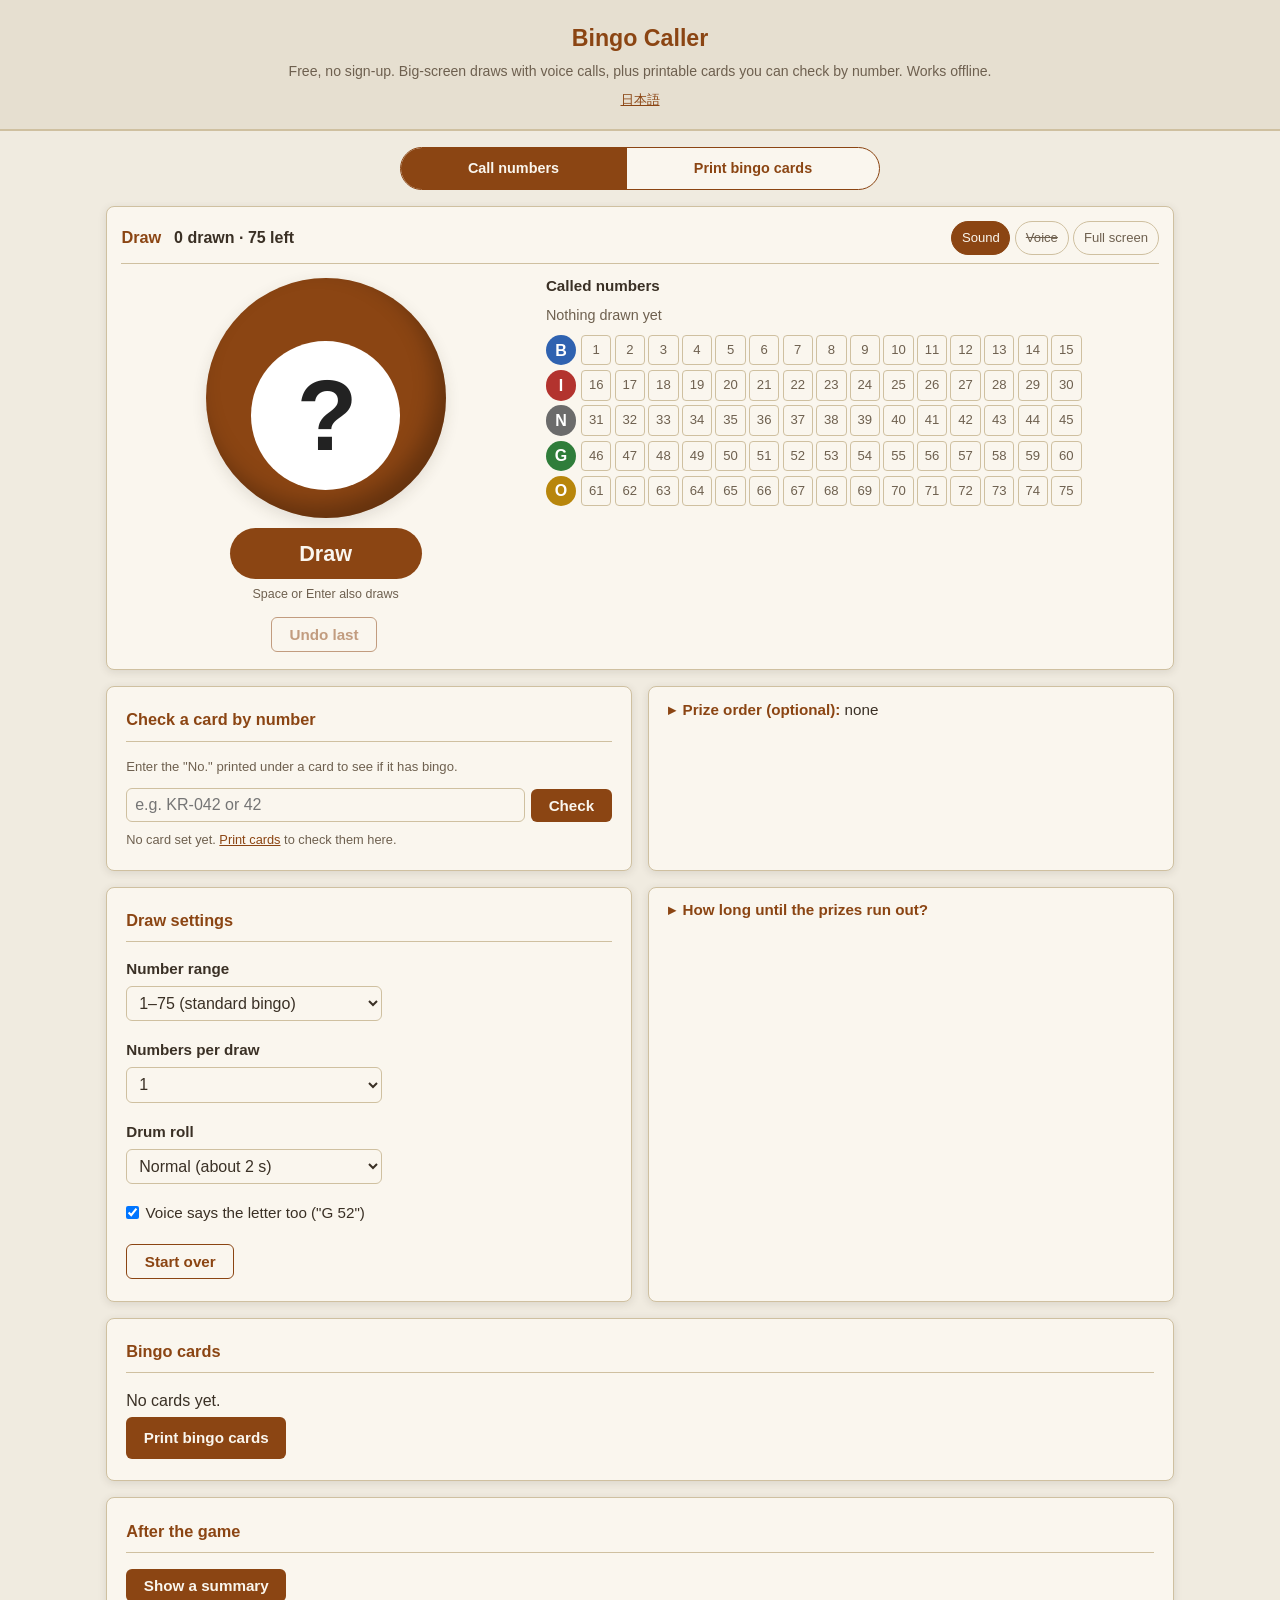
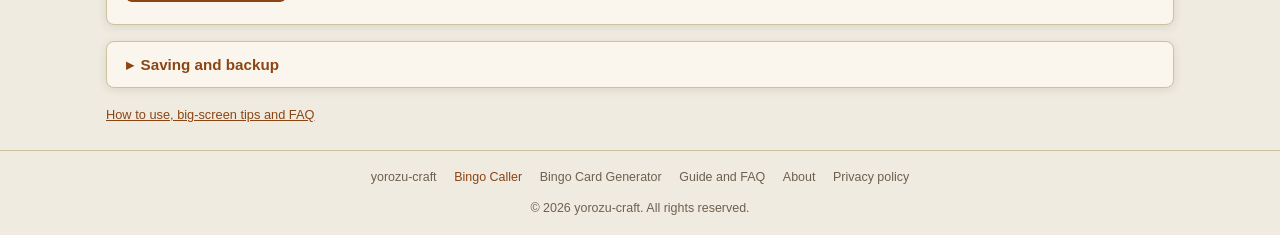
==== en/index.html @ 4cde70ca "英語版（/bingo/en/）を足し、カード印刷を設定 → 出力の骨組みにする - 英語版: en/index.html（Bingo Caller）・en/cards.html（Bingo Card " ====
<!DOCTYPE html>
<html lang="en">
<head>
  <meta charset="UTF-8">
  <meta name="viewport" content="width=device-width, initial-scale=1.0">
  <title>Bingo Caller (free, no sign-up, printable cards) | yorozu-craft</title>
  <meta name="description" content="Free online bingo caller for a projector or TV: drum roll, voice calls (&quot;B 12&quot;), 1–75 board, and printable bingo cards you can check by card number. No sign-up. Works offline.">
  <meta name="robots" content="index, follow">
  <link rel="canonical" href="https://yorozu-craft.com/bingo/en/">
  <link rel="alternate" hreflang="ja" href="https://yorozu-craft.com/bingo/">
  <link rel="alternate" hreflang="en" href="https://yorozu-craft.com/bingo/en/">
  <link rel="alternate" hreflang="x-default" href="https://yorozu-craft.com/bingo/">

  <meta property="og:title" content="Bingo Caller | yorozu-craft">
  <meta property="og:description" content="Free online bingo caller for a projector or TV, with voice calls and printable bingo cards you can check by card number. No sign-up.">
  <meta property="og:type" content="website">
  <meta property="og:url" content="https://yorozu-craft.com/bingo/en/">
  <meta property="og:site_name" content="yorozu-craft">
  <meta property="og:locale" content="en_US">
  <meta property="og:locale:alternate" content="ja_JP">
  <meta property="og:image" content="https://yorozu-craft.com/bingo/og-image.png">
  <meta property="og:image:width" content="1200">
  <meta property="og:image:height" content="630">
  <meta name="twitter:card" content="summary_large_image">
  <meta name="theme-color" content="#8b4513" media="(prefers-color-scheme: light)">
  <meta name="theme-color" content="#1c1814" media="(prefers-color-scheme: dark)">

  <script type="application/ld+json">
  {
    "@context": "https://schema.org",
    "@type": "WebApplication",
    "name": "Bingo Caller",
    "description": "Free online bingo caller for a projector or TV, with voice calls and printable bingo cards you can check by card number. No sign-up. Works offline.",
    "url": "https://yorozu-craft.com/bingo/en/",
    "applicationCategory": "UtilitiesApplication",
    "operatingSystem": "All",
    "offers": { "@type": "Offer", "price": "0", "priceCurrency": "USD" },
    "inLanguage": "en"
  }
  </script>

  <!-- Google AdSense: 抽選画面は全画面で映して操作するので meta だけ（日本語の抽選画面と同じ。README「ツールを追加するとき」5・23） -->
  <meta name="google-adsense-account" content="ca-pub-5375267956079717">

  <link rel="icon" href="../favicon.svg" type="image/svg+xml">
  <link rel="apple-touch-icon" href="../apple-touch-icon.png">
  <link rel="manifest" href="../manifest.webmanifest">
  <link rel="stylesheet" href="../style.css">
</head>
<body>

  <header class="app-header">
    <h1>Bingo Caller</h1>
    <p class="subtitle">Free, no sign-up. Big-screen draws with voice calls, plus printable cards you can check by number. Works offline.</p>
    <p class="lang-switch"><a href="../" hreflang="ja" lang="ja">日本語</a></p>
  </header>

  <main class="app-main wide">

    <nav class="mode-switch" aria-label="Bingo pages">
      <a href="./" aria-current="page">Call numbers</a>
      <a href="./cards.html">Print bingo cards</a>
    </nav>

    <!-- 抽選（全画面にする部分） -->
    <section id="stage" class="card stage" aria-labelledby="stage-heading">
      <div class="stage-bar">
        <h2 id="stage-heading" class="stage-title">Draw</h2>
        <p id="stage-count" class="stage-count">0 drawn · 75 left</p>
        <div class="stage-tools">
          <button type="button" id="btn-sound" class="icon-btn" aria-pressed="true" title="Sound (M)">Sound</button>
          <button type="button" id="btn-voice" class="icon-btn" aria-pressed="false" title="Voice (V)">Voice</button>
          <button type="button" id="btn-full" class="icon-btn" title="Full screen (F)">Full screen</button>
        </div>
      </div>

      <div class="stage-body">
        <div class="ball-area">
          <div id="ball" class="ball" aria-hidden="true"><span id="ball-letter" class="ball-letter"></span><span id="ball-num" class="ball-num">?</span></div>
          <p id="batch" class="batch" hidden></p>
          <p id="announce" class="visually-hidden" aria-live="assertive"></p>
          <div class="draw-row">
            <button type="button" id="btn-draw" class="btn btn-draw">Draw</button>
          </div>
          <p class="draw-hint">Space or Enter also draws</p>
          <div class="sub-row">
            <button type="button" id="btn-undo" class="btn btn-ghost">Undo last</button>
            <span id="next-prize" class="next-prize" hidden></span>
          </div>
          <p id="set-status" class="set-status" hidden></p>
        </div>

        <div class="history-area">
          <h3 class="history-title">Called numbers</h3>
          <p id="recent" class="recent"></p>
          <div id="board" class="board"></div>
        </div>
      </div>
    </section>

    <div class="grid-2">

      <section class="card" id="check" aria-labelledby="check-heading">
        <h2 id="check-heading">Check a card by number</h2>
        <p class="hint">Enter the "No." printed under a card to see if it has bingo.</p>
        <form id="check-form" class="inline-form">
          <label for="check-id" class="visually-hidden">Card number</label>
          <input type="text" id="check-id" autocomplete="off" placeholder="e.g. KR-042 or 42">
          <button type="submit" class="btn">Check</button>
        </form>
        <div id="check-result" class="check-result" aria-live="polite"></div>
        <p id="check-noset" class="small">No card set yet. <a href="./cards.html">Print cards</a> to check them here.</p>
      </section>

      <details class="card opt" id="prizes">
        <summary>Prize order (optional): <span class="opt-state" id="prize-state"></span></summary>
        <p class="hint">List prizes in the order you give them; the next prize shows on the draw screen.</p>
        <ol id="prize-list" class="prize-list"></ol>
        <form id="prize-form" class="inline-form">
          <label for="prize-name" class="visually-hidden">Prize name</label>
          <input type="text" id="prize-name" maxlength="40" placeholder="e.g. 1st prize: wireless earbuds">
          <button type="submit" class="btn">Add</button>
        </form>
        <details class="bulk">
          <summary>Add several (one per line)</summary>
          <label for="prize-bulk" class="visually-hidden">Prizes, one per line</label>
          <textarea id="prize-bulk" rows="5" placeholder="1st prize: wireless earbuds&#10;2nd prize: $30 gift card&#10;3rd prize: snack box"></textarea>
          <button type="button" id="prize-bulk-add" class="btn">Add to list</button>
        </details>
      </details>

      <section class="card" id="settings" aria-labelledby="settings-heading">
        <h2 id="settings-heading">Draw settings</h2>
        <div class="field">
          <label for="range">Number range</label>
          <select id="range">
            <option value="75">1–75 (standard bingo)</option>
            <option value="50">1–50</option>
            <option value="90">1–90</option>
            <option value="100">1–100</option>
            <option value="custom">Custom (e.g. raffle tickets)</option>
          </select>
          <div id="custom-range" class="range-inputs" hidden>
            <label for="min" class="visually-hidden">Lowest number</label>
            <input type="number" id="min" inputmode="numeric" min="1" max="998" value="1">
            <span>–</span>
            <label for="max" class="visually-hidden">Highest number</label>
            <input type="number" id="max" inputmode="numeric" min="2" max="999" value="75">
          </div>
          <p id="range-lock" class="hint" hidden>Locked during a game. Press "Start over" to change it.</p>
        </div>
        <div class="field">
          <label for="per">Numbers per draw</label>
          <select id="per">
            <option value="1">1</option>
            <option value="2">2 (half the time)</option>
            <option value="3">3</option>
            <option value="4">4</option>
            <option value="5">5</option>
          </select>
        </div>
        <div class="field">
          <label for="effect">Drum roll</label>
          <select id="effect">
            <option value="normal">Normal (about 2 s)</option>
            <option value="short">Short (about 0.6 s)</option>
            <option value="off">Off (show at once)</option>
          </select>
        </div>
        <div class="field">
          <label class="check-label"><input type="checkbox" id="say-letter"> Voice says the letter too ("G 52")</label>
        </div>
        <button type="button" id="btn-reset" class="btn btn-ghost">Start over</button>
      </section>

      <details class="card opt" id="estimate">
        <summary>How long until the prizes run out?</summary>
        <p class="hint">From the number of players and prizes, this runs 300 practice games and counts how many numbers it takes to get that many bingos.</p>
        <div class="est-inputs">
          <div class="field"><label for="est-people">Players (cards handed out)</label><input type="number" id="est-people" inputmode="numeric" min="1" max="200" value="50"></div>
          <div class="field"><label for="est-prizes">Prizes</label><input type="number" id="est-prizes" inputmode="numeric" min="1" max="200" value="10"></div>
          <div class="field"><label for="est-sec">Seconds per draw</label><input type="number" id="est-sec" inputmode="numeric" min="3" max="120" value="15"></div>
        </div>
        <button type="button" id="btn-estimate" class="btn">Estimate</button>
        <div id="est-result" class="est-result" aria-live="polite"></div>
      </details>

    </div>

    <section class="card" id="cards-link" aria-labelledby="cards-link-heading">
      <h2 id="cards-link-heading">Bingo cards</h2>
      <p id="cards-summary">No cards yet.</p>
      <p><a class="btn" href="./cards.html">Print bingo cards</a></p>
    </section>

    <section class="card" id="finish" aria-labelledby="finish-heading">
      <h2 id="finish-heading">After the game</h2>
      <button type="button" id="btn-finish" class="btn">Show a summary</button>
      <div id="summary" hidden>
        <pre id="summary-text" class="summary-text"></pre>
        <button type="button" id="btn-copy-summary" class="btn">Copy summary</button>
        <p id="copy-msg" class="small" aria-live="polite"></p>
      </div>
    </section>

    <details class="card opt" id="backup">
      <summary>Saving and backup</summary>
      <p class="hint">Drawn numbers, prizes and card settings are saved automatically in this browser only and never sent anywhere. Export and import with the buttons below.</p>
      <button type="button" id="backup-export" class="btn">Export to file</button>
      <button type="button" id="backup-import" class="btn">Import from file</button>
      <input type="file" id="backup-file" accept=".json,application/json" hidden>
      <p id="backup-msg" class="small" aria-live="polite"></p>
    </details>

    <p class="small"><a href="./guide.html">How to use, big-screen tips and FAQ</a></p>

  </main>

  <footer class="app-footer">
    <nav class="footer-nav" aria-label="Footer">
      <ul>
        <li><a href="../../en/">yorozu-craft</a></li>
        <li><a href="./" aria-current="page">Bingo Caller</a></li>
        <li><a href="./cards.html">Bingo Card Generator</a></li>
        <li><a href="./guide.html">Guide and FAQ</a></li>
        <li><a href="../../en/about.html">About</a></li>
        <li><a href="../../en/privacy-policy.html">Privacy policy</a></li>
      </ul>
    </nav>
    <p>&copy; 2026 yorozu-craft. All rights reserved.</p>
  </footer>

  <script src="../text.js"></script>
  <script src="../calc.js"></script>
  <script src="../common.js"></script>
  <script src="../main.js"></script>
  <!-- Cloudflare Web Analytics（Cookie を使わないアクセス解析） --><script type='module' src='https://static.cloudflareinsights.com/beacon.min.js' data-cf-beacon='{"token": "b79bf821e1fd4b6683866d493b1de426"}'></script><!-- End Cloudflare Web Analytics -->
</body>
</html>
---- style.css ----
/* ===========================
   大人数ビンゴ抽選 — yorozu-craft 共通の和紙風の配色
   色はトークン（--bg / --card / --text / --muted / --accent / --border）だけを使う。
   ダークモードは端末の設定に自動で合わせる（prefers-color-scheme。手動切替は付けない）
   =========================== */
:root {
  color-scheme: light dark;
  --bg: #f0ebe0;
  --bg-2: #e6dfd0;
  --card: #faf6ee;
  --text: #3a3025;
  --muted: #6e604f;
  --accent: #8b4513;
  --accent-soft: #f3e6d8;
  --border: #cfc0a0;
  --shadow: rgba(58, 48, 37, 0.12);
  --ok: #2f6b2f;
  --ok-soft: #e3f0dc;
  --warn: #9a3412;
  --hit: #f6d68a;
  /* ボールの色（B・I・N・G・O）。文字は --ball-text で読みやすく */
  --col-B: #2f62b0;
  --col-I: #b3332e;
  --col-N: #6b6b6b;
  --col-G: #2f7d3a;
  --col-O: #b8860b;
}

@media (prefers-color-scheme: dark) {
  :root {
    --bg: #1c1814;
    --bg-2: #25201a;
    --card: #2b251e;
    --text: #ece4d6;
    --muted: #b9ab96;
    --accent: #e0a066;
    --accent-soft: #3a2e22;
    --border: #4a3f33;
    --shadow: rgba(0, 0, 0, 0.4);
    --ok: #9fd49a;
    --ok-soft: #22341f;
    --warn: #f0a37a;
    --hit: #6b5320;
  }
}

*, *::before, *::after { box-sizing: border-box; margin: 0; padding: 0; }
[hidden] { display: none !important; }

body {
  /* README「ツールを追加するとき」9: 端末のフォント。Web フォントは読まない */
  font-family: "Noto Sans JP", "Noto Sans CJK JP", "Hiragino Sans", "Hiragino Kaku Gothic ProN", Meiryo, sans-serif;
  background: var(--bg);
  color: var(--text);
  line-height: 1.7;
}

a { color: var(--accent); }

/* ヘッダー */
.app-header {
  text-align: center;
  padding: 1.4rem 1rem 1.1rem;
  background: var(--bg-2);
  border-bottom: 2px solid var(--border);
}
.app-header h1 { font-size: 1.45rem; color: var(--accent); line-height: 1.4; }
.app-header .subtitle { font-size: 0.88rem; color: var(--muted); margin-top: 0.3rem; }

/* レイアウト */
.app-main { max-width: 680px; margin: 0 auto; padding: 1rem; }
.card {
  background: var(--card);
  border: 1px solid var(--border);
  border-radius: 8px;
  padding: 1.2rem;
  margin-bottom: 1rem;
  box-shadow: 0 2px 8px var(--shadow);
}
.card h2 {
  font-size: 1.02rem;
  color: var(--accent);
  border-bottom: 1px solid var(--border);
  padding-bottom: 0.4rem;
  margin-bottom: 0.9rem;
}

/* 入力 */
.field { margin-bottom: 1rem; }
.field label { display: block; font-weight: 600; font-size: 0.95rem; margin-bottom: 0.25rem; }
.field .hint { font-size: 0.8rem; color: var(--muted); margin-bottom: 0.4rem; }
.field input[type="number"], .field input[type="text"], .field select {
  width: 100%;
  max-width: 16rem;
  padding: 0.45rem 0.5rem;
  font-size: 1rem;
  border: 1px solid var(--border);
  border-radius: 6px;
  background: var(--card);
  color: var(--text);
}

.btn {
  display: inline-block;
  padding: 0.5rem 1.1rem;
  border: none;
  border-radius: 6px;
  background: var(--accent);
  color: var(--card);
  font-size: 0.95rem;
  font-weight: 600;
  cursor: pointer;
}
.btn:focus-visible { outline: 2px solid var(--accent); outline-offset: 2px; }

/* 読みもの（guide.html） */
.content h3 { font-size: 0.95rem; margin: 1rem 0 0.3rem; }
.content p, .content li { font-size: 0.9rem; }
.content p + p { margin-top: 0.5rem; }
.content ul, .content ol { padding-left: 1.3rem; margin: 0.3rem 0; }
.faq dt { font-weight: 600; margin-top: 0.9rem; font-size: 0.92rem; }
.faq dt::before { content: 'Q. '; color: var(--accent); }
.faq dd { font-size: 0.88rem; color: var(--muted); padding: 0.2rem 0 0.5rem 1.2rem; border-bottom: 1px solid var(--border); }
.info-list { display: grid; grid-template-columns: max-content 1fr; gap: 0.4rem 1.2rem; font-size: 0.9rem; }
.info-list dt { font-weight: 600; }
.info-list dd { color: var(--muted); }
.small { font-size: 0.8rem; color: var(--muted); margin-top: 0.4rem; }

/* フッター */
.app-footer {
  text-align: center;
  padding: 1rem;
  font-size: 0.78rem;
  color: var(--muted);
  border-top: 1px solid var(--border);
  margin-top: 0.5rem;
}
.footer-nav ul { list-style: none; display: flex; justify-content: center; flex-wrap: wrap; gap: 0.4rem 1.1rem; margin-bottom: 0.6rem; }
.footer-nav a { color: var(--muted); text-decoration: none; }
.footer-nav a:hover, .footer-nav a[aria-current="page"] { color: var(--accent); }

@media (max-width: 480px) {
  .app-header h1 { font-size: 1.2rem; }
}

/* ===========================
   ビンゴ（抽選ページ・カードページ）
   =========================== */
.visually-hidden { position: absolute !important; width: 1px; height: 1px; overflow: hidden; clip: rect(0 0 0 0); white-space: nowrap; }
.app-main.wide { max-width: 1100px; }
.hint { font-size: 0.82rem; color: var(--muted); margin-bottom: 0.6rem; }
.label-like { font-weight: 600; font-size: 0.95rem; margin-bottom: 0.25rem; }
.btn { margin: 0.15rem 0.2rem 0.15rem 0; text-decoration: none; }
.btn:disabled { opacity: 0.5; cursor: default; }
.btn-ghost { background: transparent; color: var(--accent); border: 1px solid var(--accent); }
.field textarea, .inline-form input[type="text"], .field input[type="text"] {
  width: 100%; padding: 0.45rem 0.5rem; font-size: 1rem; border: 1px solid var(--border); border-radius: 6px;
  background: var(--card); color: var(--text); font-family: inherit;
}
.inline-form { display: flex; gap: 0.4rem; align-items: center; margin: 0.4rem 0; }
.inline-form input[type="text"] { flex: 1; min-width: 0; }
.inline-form .btn { flex: none; margin: 0; }
.grid-2 { display: grid; grid-template-columns: 1fr; gap: 0 1rem; }
@media (min-width: 900px) { .grid-2 { grid-template-columns: 1fr 1fr; } }
.check-label { font-weight: 400 !important; display: flex !important; gap: 0.4rem; align-items: center; }
.bulk { margin-top: 0.5rem; font-size: 0.9rem; }
.bulk summary { cursor: pointer; color: var(--accent); }
.bulk textarea { width: 100%; margin: 0.4rem 0; padding: 0.4rem; font-size: 0.95rem; border: 1px solid var(--border); border-radius: 6px; background: var(--card); color: var(--text); font-family: inherit; }
.seed { font-size: 1.3rem; letter-spacing: 0.15em; font-family: ui-monospace, "SFMono-Regular", Menlo, Consolas, monospace; }
.est-inputs { display: flex; flex-wrap: wrap; gap: 0 1rem; }
.est-inputs .field { flex: 1 1 9rem; }
.est-inputs .field input, .est-inputs .field select { max-width: 100%; }
.est-result p { font-size: 0.92rem; margin-top: 0.4rem; }
.est-result p:first-child { font-weight: 600; }
.banner { background: var(--accent-soft); display: flex; flex-wrap: wrap; gap: 0.5rem; align-items: center; }
.banner span { flex: 1 1 18rem; font-size: 0.9rem; }

/* --- 抽選とカード印刷の切り替え（両ページの main の先頭。静的な HTML なので読み込み後にずれない） --- */
.mode-switch { display: flex; max-width: 30rem; margin: 0 auto 1rem; border: 1px solid var(--accent); border-radius: 999px; overflow: hidden; background: var(--card); }
.mode-switch a { flex: 1 1 auto; text-align: center; white-space: nowrap; padding: 0.5rem 0.7rem; font-size: 0.9rem; font-weight: 600; color: var(--accent); text-decoration: none; }
.mode-switch a + a { border-left: 1px solid var(--accent); }
.mode-switch a[aria-current="page"] { background: var(--accent); color: var(--card); }
.mode-switch a:not([aria-current]):hover { background: var(--accent-soft); }
.mode-switch a:focus-visible { outline: 2px solid var(--accent); outline-offset: -4px; }
.mode-switch a[aria-current="page"]:focus-visible { outline-color: var(--card); }
body.is-max .mode-switch { display: none; }

/* --- 抽選 --- */
.stage { padding: 0.9rem; }
.stage-bar { display: flex; flex-wrap: wrap; align-items: center; gap: 0.3rem 0.8rem; border-bottom: 1px solid var(--border); padding-bottom: 0.5rem; margin-bottom: 0.6rem; }
.stage .stage-title { border: 0; margin: 0; padding: 0; font-size: 1.02rem; }
.stage-count { font-weight: 600; font-variant-numeric: tabular-nums; }
.stage-tools { margin-left: auto; display: flex; gap: 0.3rem; flex-wrap: wrap; }
.icon-btn { font: inherit; font-size: 0.82rem; padding: 0.3rem 0.6rem; border-radius: 999px; border: 1px solid var(--border); background: var(--card); color: var(--muted); cursor: pointer; }
.icon-btn[aria-pressed="true"] { background: var(--accent); border-color: var(--accent); color: var(--card); }
.icon-btn[aria-pressed="false"]#btn-sound, .icon-btn[aria-pressed="false"]#btn-voice { text-decoration: line-through; }
.stage-body { display: grid; grid-template-columns: 1fr; gap: 1rem; }
@media (min-width: 900px) { .stage-body { grid-template-columns: minmax(300px, 2fr) 3fr; align-items: start; } }
.ball-area { text-align: center; }
.ball {
  --ball: var(--accent);
  width: min(62vw, 15rem); aspect-ratio: 1; margin: 0.3rem auto 0.6rem; border-radius: 50%;
  display: flex; flex-direction: column; align-items: center; justify-content: center;
  background: var(--ball);
  box-shadow: inset -0.6rem -0.8rem 1.4rem rgba(0, 0, 0, 0.28), 0 0.3rem 0.9rem var(--shadow);
  color: #fff; line-height: 1;
}
.ball[data-col="B"] { --ball: var(--col-B); }
.ball[data-col="I"] { --ball: var(--col-I); }
.ball[data-col="N"] { --ball: var(--col-N); }
.ball[data-col="G"] { --ball: var(--col-G); }
.ball[data-col="O"] { --ball: var(--col-O); }
.ball-letter { font-size: 2rem; font-weight: 800; min-height: 2rem; margin-bottom: 0.2rem; }
.ball-num {
  font-size: 6.2rem; font-weight: 800; font-variant-numeric: tabular-nums; letter-spacing: -0.03em;
  background: #fff; color: #222; border-radius: 50%; width: 62%; aspect-ratio: 1; display: flex; align-items: center; justify-content: center;
}
.ball-num { font-size: clamp(3.4rem, 20vw, 6.2rem); }
.ball.spinning .ball-num { color: #777; }
.ball.pop { animation: pop 0.45s ease-out; }
@keyframes pop { 0% { transform: scale(0.7); } 60% { transform: scale(1.08); } 100% { transform: scale(1); } }
@media (prefers-reduced-motion: reduce) { .ball.pop { animation: none; } }
.batch { font-size: 1.5rem; font-weight: 700; margin-bottom: 0.4rem; font-variant-numeric: tabular-nums; }
.btn-draw { font-size: 1.35rem; padding: 0.8rem 2.2rem; border-radius: 999px; min-width: 12rem; margin: 0; }
.draw-hint { font-size: 0.78rem; color: var(--muted); margin-top: 0.3rem; }
.sub-row { display: flex; flex-wrap: wrap; justify-content: center; align-items: center; gap: 0.4rem 1rem; margin-top: 0.6rem; }
.next-prize { font-weight: 600; font-size: 0.95rem; }
.set-status { margin-top: 0.5rem; font-weight: 600; color: var(--accent); }
.history-title { font-size: 0.95rem; margin-bottom: 0.2rem; }
.recent { font-size: 0.9rem; color: var(--muted); margin-bottom: 0.5rem; font-variant-numeric: tabular-nums; min-height: 1.5em; }
.board { display: flex; flex-direction: column; gap: 0.3rem; min-height: 10.6rem; }  /* 1〜75 の 5 行分を先に確保（読み込み時のずれを防ぐ） */
.board-row { display: flex; gap: 0.3rem; align-items: flex-start; }
.board-letter { flex: none; width: 1.9rem; height: 1.9rem; border-radius: 50%; display: flex; align-items: center; justify-content: center; font-weight: 800; color: #fff; }
.board-row:nth-child(1) .board-letter { background: var(--col-B); }
.board-row:nth-child(2) .board-letter { background: var(--col-I); }
.board-row:nth-child(3) .board-letter { background: var(--col-N); }
.board-row:nth-child(4) .board-letter { background: var(--col-G); }
.board-row:nth-child(5) .board-letter { background: var(--col-O); }
.board-cells { display: flex; flex-wrap: wrap; gap: 0.2rem; flex: 1; min-width: 0; }
.cell {
  width: 1.9rem; height: 1.9rem; display: inline-flex; align-items: center; justify-content: center;
  font-size: 0.82rem; font-variant-numeric: tabular-nums; border-radius: 4px; border: 1px solid var(--border); color: var(--muted);
}
.cell.on { background: var(--accent); border-color: var(--accent); color: var(--card); font-weight: 700; }
.cell.last { outline: 3px solid var(--hit); outline-offset: 1px; }
@media (max-width: 600px) {
  .stage-tools { margin-left: 0; }
  .board-letter { width: 1.35rem; height: 1.35rem; font-size: 0.75rem; }
  .board-row { gap: 0.2rem; }
  .board { min-height: 7.95rem; }
  .board--bingo .board-cells { display: grid; grid-template-columns: repeat(var(--cols, 15), minmax(0, 1fr)); gap: 2px; }
  .board--bingo .cell { width: auto; height: 1.35rem; font-size: 0.68rem; border-radius: 3px; }
}

/* 全画面（プロジェクター）: 暗い背景で数字を最大に */
.stage.is-full {
  --card: #14110e; --text: #f5efe4; --muted: #c9bba6; --border: #3d342a; --accent: #f0b070; --hit: #ffd84d;
  background: var(--card); color: var(--text); margin: 0; border: 0; border-radius: 0; box-shadow: none;
  width: 100vw; height: 100vh; height: 100dvh; overflow: auto; padding: 1.5vh 2vw; display: flex; flex-direction: column;
}
body.is-max { overflow: hidden; }
body.is-max .stage.is-full { position: fixed; inset: 0; z-index: 100; }
.stage.is-full .stage-bar { font-size: clamp(1rem, 2.2vh, 1.6rem); }
.stage.is-full .stage-count { font-size: clamp(1.1rem, 3vh, 2.2rem); }
.stage.is-full .stage-body { flex: 1; grid-template-columns: 1fr; align-items: center; }
@media (min-aspect-ratio: 1/1) { .stage.is-full .stage-body { grid-template-columns: 1fr 1.25fr; } }
.stage.is-full .ball { width: min(58vh, 44vw); }
.stage.is-full .ball-letter { font-size: min(7vh, 5vw); min-height: min(7vh, 5vw); }
.stage.is-full .ball-num { font-size: min(22vh, 16vw); }
.stage.is-full .batch { font-size: min(6vh, 4vw); }
.stage.is-full .draw-hint { display: none; }
.stage.is-full .next-prize, .stage.is-full .set-status { font-size: min(3.4vh, 2.4vw); }
.stage.is-full .recent { font-size: min(3vh, 2vw); }
.stage.is-full .history-title { font-size: min(3vh, 2vw); }
.stage.is-full .cell, .stage.is-full .board-letter { width: min(5.4vh, 3.4vw); height: min(5.4vh, 3.4vw); font-size: min(2.8vh, 1.8vw); }

/* --- 照合 --- */
.check-result p { margin: 0.4rem 0; }
.check-result .ok { color: var(--ok); background: var(--ok-soft); padding: 0.4rem 0.6rem; border-radius: 6px; font-weight: 700; }
.check-result .big { font-size: 1.05rem; }
.check-result .no { font-weight: 600; }
.check-result .warn { color: var(--warn); font-size: 0.9rem; }
.mini-card { border-collapse: collapse; margin: 0.5rem 0; font-variant-numeric: tabular-nums; }
.mini-card th, .mini-card td { width: 2.4rem; height: 2.1rem; text-align: center; border: 1px solid var(--border); font-size: 0.95rem; }
.mini-card th { background: var(--accent); color: var(--card); }
.mini-card td.hit { background: var(--accent-soft); font-weight: 700; }
.mini-card td.line { background: var(--hit); }

/* --- 景品 --- */
.prize-list { list-style: none; padding: 0; }
.prize-no { font-weight: 700; min-width: 1.6rem; text-align: right; }
.prize { margin: 0.3rem 0; display: flex; flex-wrap: wrap; gap: 0.3rem; align-items: center; }
.prize input { font: inherit; font-size: 0.92rem; padding: 0.3rem 0.4rem; border: 1px solid var(--border); border-radius: 5px; background: var(--card); color: var(--text); }
.prize .prize-name { flex: 3 1 10rem; min-width: 0; }
.prize .prize-winner { flex: 2 1 6rem; min-width: 0; }
.prize.is-next .prize-name { border-color: var(--accent); border-width: 2px; }
.prize.is-done .prize-name { text-decoration: line-through; color: var(--muted); }
.prize-tools { white-space: nowrap; }
.mini-btn { font: inherit; font-size: 0.85rem; width: 1.8rem; height: 1.8rem; border: 1px solid var(--border); border-radius: 5px; background: var(--card); color: var(--text); cursor: pointer; }
.mini-btn:disabled { opacity: 0.35; }
.summary-text { white-space: pre-wrap; font-family: inherit; font-size: 0.9rem; background: var(--bg); border: 1px solid var(--border); border-radius: 6px; padding: 0.6rem; margin: 0.6rem 0; }
.next-links { list-style: none; margin-top: 0.8rem; font-size: 0.92rem; }
.next-links li { margin: 0.2rem 0; }

/* --- カード（印刷） --- */
#sheet-info { min-height: 1.7em; }  /* 枚数とページ数は JS で入る。1 行分を先に確保（印刷ボタンが下にずれないように） */
#c-tag { margin-left: 0.4em; }  /* 空白の文字を置かない（JS で文字が入ったときに空白がずれて CLS に数えられる） */
.sheets { --z: 0.45; margin: 0.6rem 0 1rem; overflow-x: auto; }
.sheet {
  zoom: var(--z); width: 210mm; height: 297mm; margin: 0 auto 24px; background: #fff; color: #111;
  box-shadow: 0 1px 6px rgba(0, 0, 0, 0.25); display: grid; padding: 8mm;
}
.sheet--4 { grid-template-columns: 1fr 1fr; grid-template-rows: 1fr 1fr; }
.sheet--2 { grid-template-columns: 1fr; grid-template-rows: 1fr 1fr; }
.slot { display: flex; align-items: center; justify-content: center; border: 0 dashed #999; min-width: 0; min-height: 0; }
.sheet--4 .slot:nth-child(odd) { border-right-width: 0.3mm; }
.sheet--4 .slot:nth-child(-n+2), .sheet--2 .slot:nth-child(1) { border-bottom-width: 0.3mm; }
.bcard { width: 88mm; font-family: "Noto Sans JP", "Noto Sans CJK JP", "Hiragino Sans", "Hiragino Kaku Gothic ProN", Meiryo, sans-serif; }
.sheet--2 .bcard { width: 118mm; }
.bcard-title { text-align: center; font-weight: 700; font-size: 12pt; margin-bottom: 1.5mm; white-space: nowrap; overflow: hidden; text-overflow: ellipsis; }
.bcard-grid { border-collapse: collapse; width: 100%; table-layout: fixed; }
.bcard-grid th { background: #222; color: #fff; font-size: 20pt; font-weight: 800; height: 12mm; border: 0.4mm solid #222; }
.bcard-grid td { height: 17.5mm; text-align: center; border: 0.4mm solid #222; font-size: 22pt; font-weight: 700; font-variant-numeric: tabular-nums; color: #111; }
.sheet--2 .bcard-grid th { height: 15mm; font-size: 26pt; }
.sheet--2 .bcard-grid td { height: 20mm; font-size: 30pt; }
.bcard-grid td.free { font-size: 12pt; background: #eee; letter-spacing: 0.05em; }
.bcard-foot { display: flex; justify-content: space-between; align-items: baseline; margin-top: 1.5mm; gap: 2mm; }
.bcard-no { font-weight: 800; font-size: 13pt; letter-spacing: 0.05em; font-family: ui-monospace, "SFMono-Regular", Menlo, Consolas, monospace; }
.bcard-credit { font-size: 7pt; color: #444; }

/* US Letter（215.9 × 279.4 mm）。A4 より 17.6 mm 低いので、2 枚のときはマスを少し低くして 1 ページに収める */
.sheet--letter { width: 215.9mm; height: 279.4mm; }
.sheet--letter.sheet--2 .bcard-grid th { height: 14mm; }
.sheet--letter.sheet--2 .bcard-grid td { height: 18mm; }

/* 見本は 1 ページ目だけ（SCREEN.md 1.2「見本（縮小 1 枚）」）。印刷ではすべてのページを出す */
@media screen { .sheets:not(.show-all) .sheet:nth-child(n+2) { display: none; } }
.preview-more { text-align: center; margin: -0.4rem 0 1rem; }

/* 用紙の大きさ（@page）は cards.js が <style id="page-size"> で上書きする（A4 かレター）。これは JS が動かないときの既定 */
@page { size: A4 portrait; margin: 0; }
@media print {
  body { background: #fff; }
  .app-header, .app-footer, .mode-switch, .fixbar, .app-main > :not(.sheets), ins.adsbygoogle, .adsbygoogle, .google-auto-placed, iframe { display: none !important; }
  .app-main { max-width: none; padding: 0; margin: 0; }
  .sheets { margin: 0; overflow: visible; }
  .sheets .sheet { zoom: 1; margin: 0; box-shadow: none; height: 296.6mm; break-after: page; page-break-after: always; }
  .sheets .sheet--letter { height: 279.1mm; }
  .sheets .sheet:last-child { break-after: auto; page-break-after: auto; }
}

/* 画面の部品（yorozu-template の style.css と同じ。SCREEN.md） */
fieldset.plain { border: 0; padding: 0; margin: 0; min-width: 0; }
details.card.opt { padding: 0 1.2rem; margin-bottom: 1rem; }
details.card.opt > summary {
  cursor: pointer; display: block; min-height: 44px; padding: 0.6rem 0;
  color: var(--accent); font-weight: 600; font-size: 0.95rem; list-style: none;
}
details.card.opt > summary::-webkit-details-marker { display: none; }
details.card.opt > summary::before { content: '▸'; margin-right: 0.4rem; }
details.card.opt[open] > summary::before { content: '▾'; }
details.card.opt[open] { padding-bottom: 0.9rem; }
details.card.opt[open] > summary { border-bottom: 1px solid var(--border); margin-bottom: 0.9rem; }
details > summary:focus-visible { outline: 2px solid var(--accent); outline-offset: 2px; }
.opt-state { color: var(--text); font-weight: normal; }
.btn-row { display: flex; flex-wrap: wrap; gap: 0.6rem; margin: 0.6rem 0 0.8rem; }
.btn-row .btn { min-height: 44px; margin: 0; }
#btn-print { min-width: 10rem; font-size: 1.05rem; }
.lang-switch { font-size: 0.82rem; margin-top: 0.35rem; }

/* 上端の固定バー（SCREEN.md 1.2・D59）: 印刷ボタンが画面の外にあるときだけ。下端は AdSense のアンカー広告が使う */
.fixbar {
  position: fixed; top: 0; left: 0; right: 0; z-index: 50; height: 44px;
  display: flex; align-items: center; justify-content: center; gap: 0.8rem; padding: 0 1rem;
  background: var(--card); border-bottom: 2px solid var(--accent); box-shadow: 0 2px 8px var(--shadow);
}
.fixbar-type { font-size: 0.85rem; color: var(--muted); white-space: nowrap; overflow: hidden; text-overflow: ellipsis; min-width: 0; }
.fixbar .btn { flex: none; padding: 0.2rem 1.1rem; height: 34px; margin: 0; }

/* 使い方ページの折りたたみ（WRITING.md の基準で、補足・一覧はここに入れる） */
.content details { margin: 0.4rem 0; }
.content summary { cursor: pointer; color: var(--accent); font-size: 0.88rem; }
.content details[open] summary { margin-bottom: 0.3rem; }
.content h4 { font-size: 0.9rem; margin: 0.8rem 0 0.2rem; }
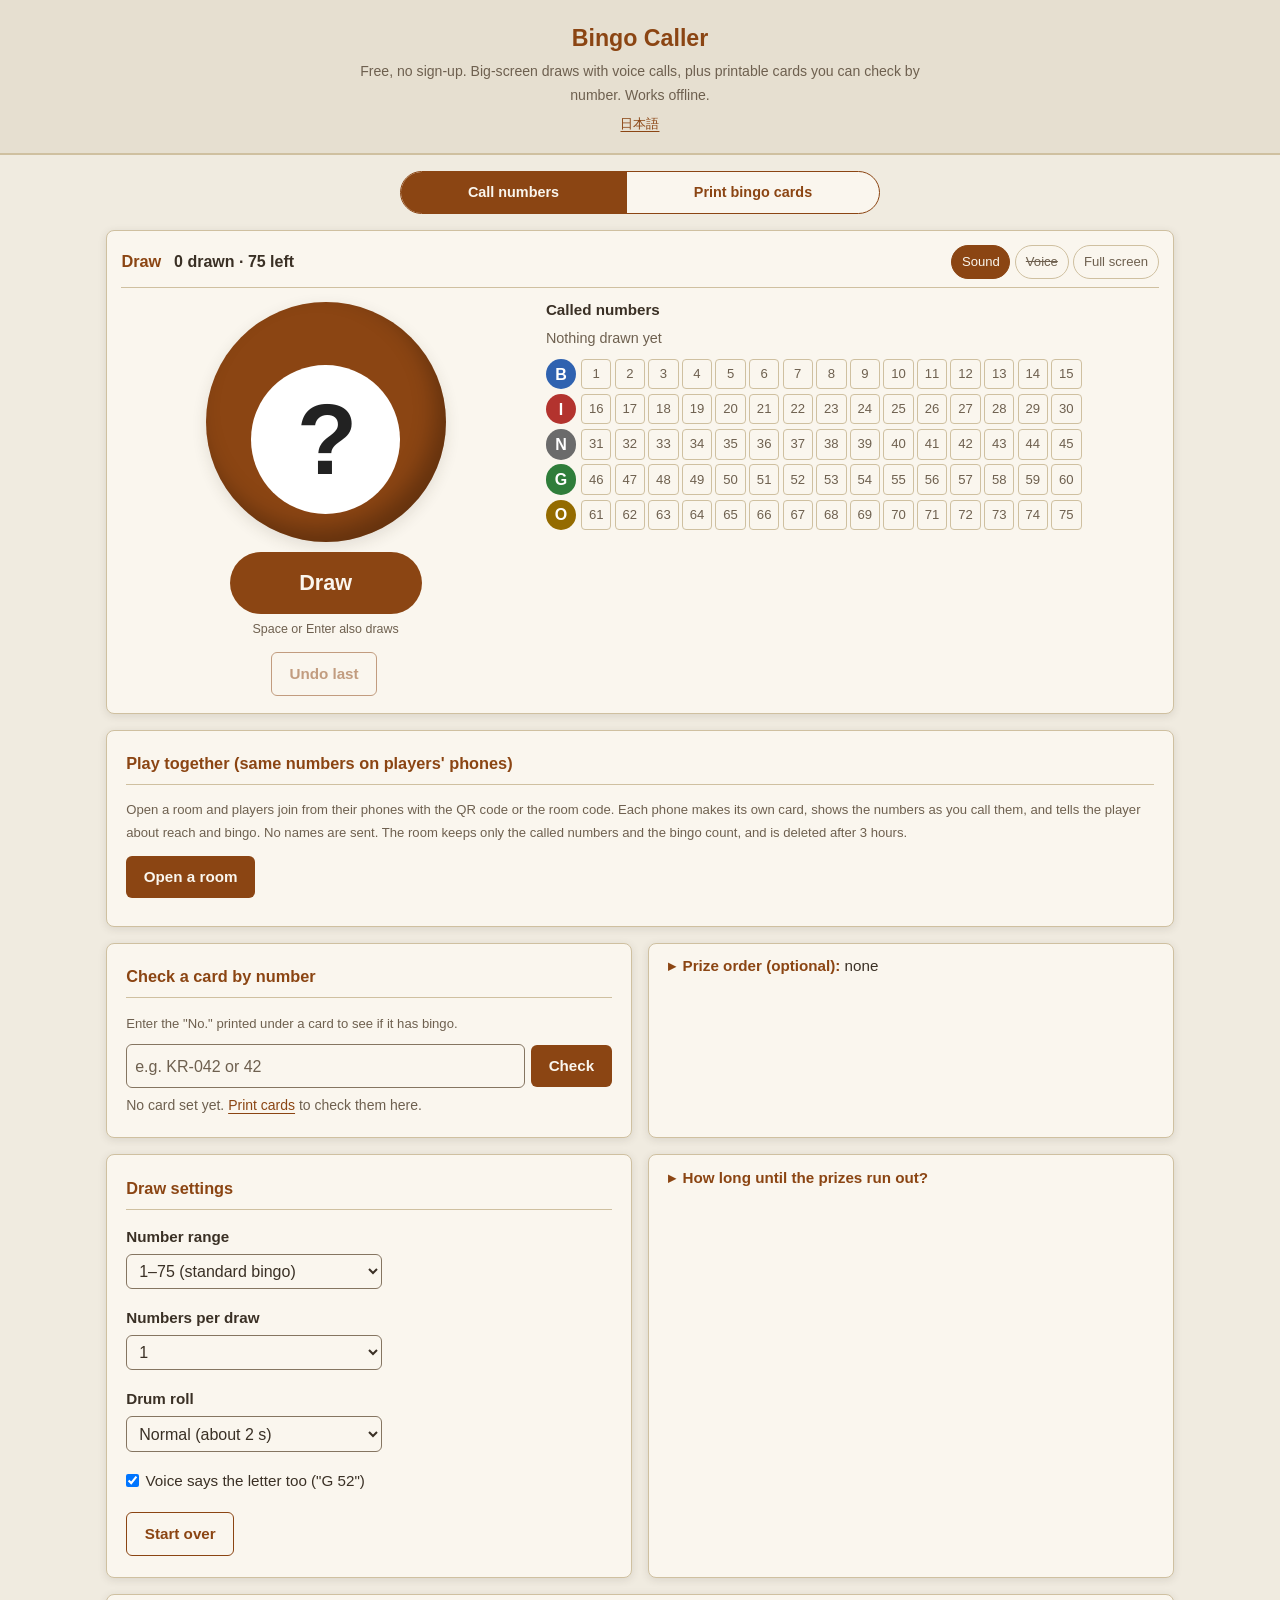
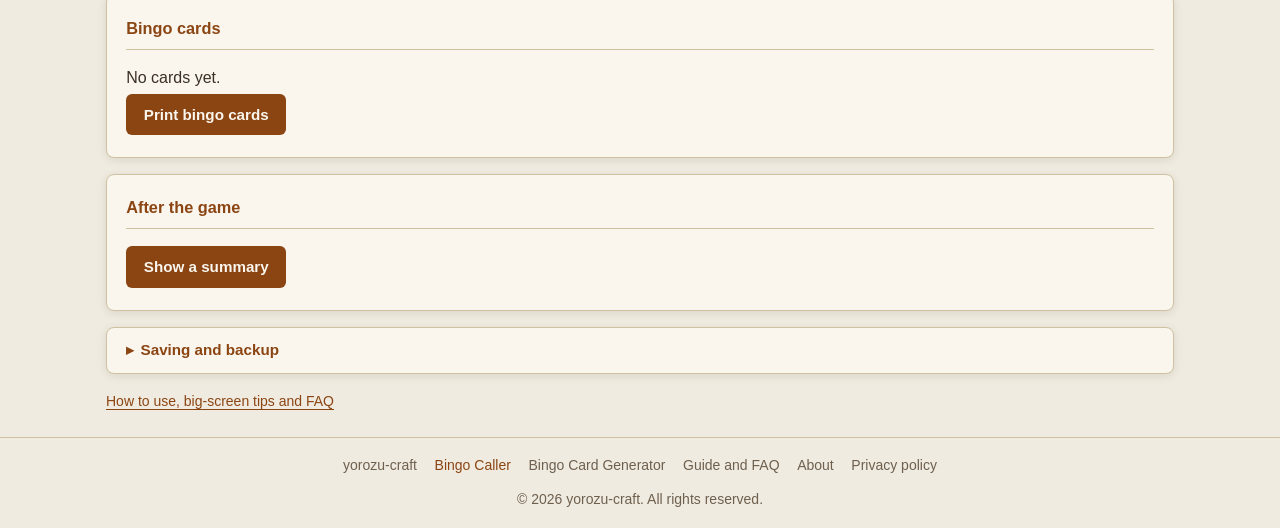
==== commit 3ef6bb75: "みんなで（K146、yorozu-plans 7.36.2・企画書 83）: 司会の画面に部屋・QR・参加とビンゴの数、参加の画面 join/（日英、noindex）。カードは端末で作り、部屋へ送るの" ====
--- a/en/index.html
+++ b/en/index.html
@@ -88,6 +88,7 @@
             <span id="next-prize" class="next-prize" hidden></span>
           </div>
           <p id="set-status" class="set-status" hidden></p>
+          <p id="room-badge" class="room-badge" hidden></p>
         </div>
 
         <div class="history-area">
@@ -96,6 +97,26 @@
           <div id="board" class="board"></div>
         </div>
       </div>
+    </section>
+
+    <!-- Play together (yorozu-plans ROADMAP 7.36.2 K146) -->
+    <section class="card" id="room" aria-labelledby="room-heading">
+      <h2 id="room-heading">Play together (same numbers on players' phones)</h2>
+      <p class="hint">Open a room and players join from their phones with the QR code or the room code. Each phone makes its own card, shows the numbers as you call them, and tells the player about reach and bingo. No names are sent. The room keeps only the called numbers and the bingo count, and is deleted after 3 hours.</p>
+      <div id="room-off">
+        <button type="button" id="room-create" class="btn">Open a room</button>
+      </div>
+      <div id="room-on" class="room-on" hidden>
+        <div id="room-qr" class="room-qr"></div>
+        <div>
+          <p>Room code <strong id="room-code" class="room-code"></strong></p>
+          <p class="small"><a id="room-url" href="./join/" target="_blank" rel="noopener"></a></p>
+          <p id="room-live" class="room-live" aria-live="polite"></p>
+          <button type="button" id="room-copy" class="btn">Copy the join link</button>
+          <button type="button" id="room-close" class="btn btn-ghost">Close the room</button>
+        </div>
+      </div>
+      <p id="room-msg" class="small" aria-live="polite"></p>
     </section>
 
     <div class="grid-2">
@@ -205,9 +226,10 @@
 
     <details class="card opt" id="backup">
       <summary>Saving and backup</summary>
-      <p class="hint">Drawn numbers, prizes and card settings are saved automatically in this browser only and never sent anywhere. Export and import with the buttons below.</p>
+      <p class="hint">Drawn numbers, prizes and card settings are saved automatically in this browser only and never sent anywhere. Export, import or delete it with the buttons below.</p>
       <button type="button" id="backup-export" class="btn">Export to file</button>
       <button type="button" id="backup-import" class="btn">Import from file</button>
+      <button type="button" class="btn btn-ghost" data-reset-storage="bingo_">Delete everything saved (reset)</button>
       <input type="file" id="backup-file" accept=".json,application/json" hidden>
       <p id="backup-msg" class="small" aria-live="polite"></p>
     </details>
@@ -233,6 +255,8 @@
   <script src="../text.js"></script>
   <script src="../calc.js"></script>
   <script src="../common.js"></script>
+  <script src="../reset-storage.js"></script>
+  <script src="../room.js"></script>
   <script src="../main.js"></script>
   <!-- Cloudflare Web Analytics（Cookie を使わないアクセス解析） --><script type='module' src='https://static.cloudflareinsights.com/beacon.min.js' data-cf-beacon='{"token": "b79bf821e1fd4b6683866d493b1de426"}'></script><!-- End Cloudflare Web Analytics -->
 </body>
--- a/style.css
+++ b/style.css
@@ -3,29 +3,48 @@
    色はトークン（--bg / --card / --text / --muted / --accent / --border）だけを使う。
    ダークモードは端末の設定に自動で合わせる（prefers-color-scheme。手動切替は付けない）
    =========================== */
+/* yorozu-common:begin v1 — サイト共通の部品とトークン。正本は youheioonuki.github.io の tools/common/yorozu-common.css。
+   この begin〜end の間は手で直さない（tools/sync-common.mjs で全ツールに配る。ツール固有の上書きは end の後に書く）。
+   出どころ（2026-10-03 確認。yorozu-plans 企画書 59）:
+   - デジタル庁デザインシステム https://design.digital.go.jp/dads/ のコンテンツを加工して作成
+     （フォーカスの輪・リンクの下線・字の大きさの下限・行間・入力欄のエラー表示）。
+     トークンの値は @digital-go-jp/design-tokens 2.0.1（MIT, (c) 2023 デジタル庁）から
+   - GOV.UK Frontend 6.5.1（MIT, (c) Crown copyright）の考え方: visually-hidden、エラーの文の前に読み上げ用の語
+   - 色は和紙風のまま（値は 2026-09-23 からの共通の値）。Web フォントは読まない（ROADMAP 3.3・D2） */
 :root {
   color-scheme: light dark;
   --bg: #f0ebe0;
   --bg-2: #e6dfd0;
   --card: #faf6ee;
   --text: #3a3025;
-  --muted: #6e604f;
+  --muted: #6e604f;          /* 本文の補足。--bg の上で 5.1:1 */
   --accent: #8b4513;
   --accent-soft: #f3e6d8;
-  --border: #cfc0a0;
+  --border: #cfc0a0;         /* 飾りの線（区切り）だけ。操作できる物の枠には --input-border */
+  --input-border: #857561;   /* 入力欄の枠。WCAG 1.4.11 の 3:1（--bg で 3.7:1）。DADS の入力欄は gray-600 の 1px */
   --shadow: rgba(58, 48, 37, 0.12);
-  --ok: #2f6b2f;
-  --ok-soft: #e3f0dc;
-  --warn: #9a3412;
-  --hit: #f6d68a;
-  /* ボールの色（B・I・N・G・O）。文字は --ball-text で読みやすく */
-  --col-B: #2f62b0;
-  --col-I: #b3332e;
-  --col-N: #6b6b6b;
-  --col-G: #2f7d3a;
-  --col-O: #b8860b;
-}
-
+  --error: #ce0000;          /* DADS red-900（semantic error-2） */
+  --ok: #197a4b;             /* DADS green-800（semantic success-2） */
+  --focus: #ffd43d;          /* DADS yellow-300 */
+  --focus-ring: #000;        /* DADS: 黒 4px の輪＋黄 2px */
+  --font-ui: "Noto Sans JP", "Noto Sans CJK JP", "Hiragino Sans", "Hiragino Kaku Gothic ProN", Meiryo, sans-serif;
+  /* 字の大きさ（DADS: 本文と操作は 16px 以上、補足は 14px まで、14px 未満は使わない） */
+  --fs-s: 0.875rem;
+  --fs-m: 1rem;
+  --fs-l: 1.25rem;           /* 見出し（隣の段との比 1.25 以上: impeccable typeset） */
+  --fs-xl: 1.625rem;         /* ページの題 */
+  --lh-body: 1.7;            /* DADS の本文の行間 170% */
+  --lh-tight: 1.4;           /* 見出し */
+  /* 余白（4px を基準。DADS の spacing） */
+  --sp-1: 0.25rem;
+  --sp-2: 0.5rem;
+  --sp-3: 0.75rem;
+  --sp-4: 1rem;
+  --sp-6: 1.5rem;
+  --sp-8: 2rem;
+  --radius: 8px;
+  --tap: 44px;               /* 押せる物の高さの下限（DADS・SCREEN 5 章） */
+}
 @media (prefers-color-scheme: dark) {
   :root {
     --bg: #1c1814;
@@ -36,26 +55,67 @@
     --accent: #e0a066;
     --accent-soft: #3a2e22;
     --border: #4a3f33;
+    --input-border: #8c7d68;
     --shadow: rgba(0, 0, 0, 0.4);
+    --error: #ff8a7a;
+    --ok: #6fcf97;
+    --focus-ring: #ffd43d;   /* 暗い地では黄の輪＋黒の縁 */
+    --focus: #000;
+  }
+}
+*, *::before, *::after { box-sizing: border-box; margin: 0; padding: 0; }
+[hidden] { display: none !important; }
+html { -webkit-text-size-adjust: 100%; text-size-adjust: 100%; }
+body { font-family: var(--font-ui); background: var(--bg); color: var(--text); line-height: var(--lh-body); }
+/* リンクは色と下線の両方（DADS リンクテキスト）。ホバーで下線を太く */
+a { color: var(--accent); text-decoration-thickness: 1px; text-underline-offset: 3px; }
+@media (hover: hover) { a:hover { text-decoration-thickness: 3px; } }
+/* フォーカスの輪（DADS）。:where で詳しさを 0 にして、ツールの規則で上書きできるようにする */
+:where(a, button, input, select, textarea, summary, [tabindex]):focus-visible {
+  outline: 4px solid var(--focus-ring); outline-offset: 2px; box-shadow: 0 0 0 2px var(--focus);
+}
+:where(input, select, textarea, button) { font: inherit; color: inherit; }
+/* 入力欄の例（placeholder）も 4.5:1。ブラウザ既定の灰色は和紙の地で 4.3:1 */
+:where(input, textarea)::placeholder { color: var(--muted); opacity: 1; }
+/* 入力欄の字は 16px 以上（iPhone で拡大されない・DADS） */
+:where(input:not([type="checkbox"]):not([type="radio"]):not([type="range"]), select, textarea) { font-size: max(1rem, 16px); }
+/* エラー（DADS: 枠を赤に、文の頭に「＊」。GOV.UK: 読み上げには「エラー:」を先に）。
+   使い方: <p class="field-error" id="x-err"><span class="visually-hidden">エラー:</span>＊ 0 以上の数を入れてください</p> と aria-describedby */
+[aria-invalid="true"] { border-color: var(--error) !important; }
+.field-error { color: var(--error); font-weight: 700; margin-top: var(--sp-1); }
+/* 画面には出さず、読み上げだけ（GOV.UK govuk-visually-hidden） */
+.visually-hidden {
+  position: absolute !important; width: 1px !important; height: 1px !important; margin: 0 !important; padding: 0 !important;
+  overflow: hidden !important; clip-path: inset(50%) !important; white-space: nowrap !important; border: 0 !important;
+}
+@media (forced-colors: active) { :where(a, button, input, select, textarea, summary):focus-visible { outline-color: Highlight; } }
+/* 読む行の長さ: 1 行 40 字前後まで（REVIEW C9 line-length）。画面の幅いっぱいに伸びる見出し帯の説明文に */
+.app-header > p { max-width: 40em; margin-left: auto; margin-right: auto; }
+/* 印刷では広告を出さない（SCREEN 4 章。全ツール共通） */
+@media print { ins.adsbygoogle, .google-auto-placed, iframe[id^="aswift"], iframe[id^="google_ads"] { display: none !important; } }
+/* yorozu-common:end */
+
+:root {
+  --ok: #2f6b2f;
+  --ok-soft: #e3f0dc;
+  --warn: #9a3412;
+  --hit: #f6d68a;
+  /* ボールの色（B・I・N・G・O）。文字は --ball-text で読みやすく */
+  --col-B: #2f62b0;
+  --col-I: #b3332e;
+  --col-N: #6b6b6b;
+  --col-G: #2f7d3a;
+  --col-O: #946b00;          /* 白い字で 4.8:1（REVIEW C9 low-contrast。前は #b8860b で 3.3:1） */
+}
+
+@media (prefers-color-scheme: dark) {
+  :root {
     --ok: #9fd49a;
     --ok-soft: #22341f;
     --warn: #f0a37a;
     --hit: #6b5320;
   }
 }
-
-*, *::before, *::after { box-sizing: border-box; margin: 0; padding: 0; }
-[hidden] { display: none !important; }
-
-body {
-  /* README「ツールを追加するとき」9: 端末のフォント。Web フォントは読まない */
-  font-family: "Noto Sans JP", "Noto Sans CJK JP", "Hiragino Sans", "Hiragino Kaku Gothic ProN", Meiryo, sans-serif;
-  background: var(--bg);
-  color: var(--text);
-  line-height: 1.7;
-}
-
-a { color: var(--accent); }
 
 /* ヘッダー */
 .app-header {
@@ -88,13 +148,13 @@
 /* 入力 */
 .field { margin-bottom: 1rem; }
 .field label { display: block; font-weight: 600; font-size: 0.95rem; margin-bottom: 0.25rem; }
-.field .hint { font-size: 0.8rem; color: var(--muted); margin-bottom: 0.4rem; }
+.field .hint { font-size: var(--fs-s); color: var(--muted); margin-bottom: 0.4rem; }
 .field input[type="number"], .field input[type="text"], .field select {
   width: 100%;
   max-width: 16rem;
   padding: 0.45rem 0.5rem;
   font-size: 1rem;
-  border: 1px solid var(--border);
+  border: 1px solid var(--input-border);
   border-radius: 6px;
   background: var(--card);
   color: var(--text);
@@ -111,7 +171,6 @@
   font-weight: 600;
   cursor: pointer;
 }
-.btn:focus-visible { outline: 2px solid var(--accent); outline-offset: 2px; }
 
 /* 読みもの（guide.html） */
 .content h3 { font-size: 0.95rem; margin: 1rem 0 0.3rem; }
@@ -124,13 +183,13 @@
 .info-list { display: grid; grid-template-columns: max-content 1fr; gap: 0.4rem 1.2rem; font-size: 0.9rem; }
 .info-list dt { font-weight: 600; }
 .info-list dd { color: var(--muted); }
-.small { font-size: 0.8rem; color: var(--muted); margin-top: 0.4rem; }
+.small { font-size: var(--fs-s); color: var(--muted); margin-top: 0.4rem; }
 
 /* フッター */
 .app-footer {
   text-align: center;
   padding: 1rem;
-  font-size: 0.78rem;
+  font-size: var(--fs-s);
   color: var(--muted);
   border-top: 1px solid var(--border);
   margin-top: 0.5rem;
@@ -154,7 +213,7 @@
 .btn:disabled { opacity: 0.5; cursor: default; }
 .btn-ghost { background: transparent; color: var(--accent); border: 1px solid var(--accent); }
 .field textarea, .inline-form input[type="text"], .field input[type="text"] {
-  width: 100%; padding: 0.45rem 0.5rem; font-size: 1rem; border: 1px solid var(--border); border-radius: 6px;
+  width: 100%; padding: 0.45rem 0.5rem; font-size: 1rem; border: 1px solid var(--input-border); border-radius: 6px;
   background: var(--card); color: var(--text); font-family: inherit;
 }
 .inline-form { display: flex; gap: 0.4rem; align-items: center; margin: 0.4rem 0; }
@@ -165,7 +224,7 @@
 .check-label { font-weight: 400 !important; display: flex !important; gap: 0.4rem; align-items: center; }
 .bulk { margin-top: 0.5rem; font-size: 0.9rem; }
 .bulk summary { cursor: pointer; color: var(--accent); }
-.bulk textarea { width: 100%; margin: 0.4rem 0; padding: 0.4rem; font-size: 0.95rem; border: 1px solid var(--border); border-radius: 6px; background: var(--card); color: var(--text); font-family: inherit; }
+.bulk textarea { width: 100%; margin: 0.4rem 0; padding: 0.4rem; font-size: 0.95rem; border: 1px solid var(--input-border); border-radius: 6px; background: var(--card); color: var(--text); font-family: inherit; }
 .seed { font-size: 1.3rem; letter-spacing: 0.15em; font-family: ui-monospace, "SFMono-Regular", Menlo, Consolas, monospace; }
 .est-inputs { display: flex; flex-wrap: wrap; gap: 0 1rem; }
 .est-inputs .field { flex: 1 1 9rem; }
@@ -181,8 +240,7 @@
 .mode-switch a + a { border-left: 1px solid var(--accent); }
 .mode-switch a[aria-current="page"] { background: var(--accent); color: var(--card); }
 .mode-switch a:not([aria-current]):hover { background: var(--accent-soft); }
-.mode-switch a:focus-visible { outline: 2px solid var(--accent); outline-offset: -4px; }
-.mode-switch a[aria-current="page"]:focus-visible { outline-color: var(--card); }
+.mode-switch a:focus-visible { outline-offset: -4px; }   /* 共通の輪を内側に（端で切れないように） */
 body.is-max .mode-switch { display: none; }
 
 /* --- 抽選 --- */
@@ -249,7 +307,7 @@
   .board-row { gap: 0.2rem; }
   .board { min-height: 7.95rem; }
   .board--bingo .board-cells { display: grid; grid-template-columns: repeat(var(--cols, 15), minmax(0, 1fr)); gap: 2px; }
-  .board--bingo .cell { width: auto; height: 1.35rem; font-size: 0.68rem; border-radius: 3px; }
+  .board--bingo .cell { width: auto; height: 1.35rem; font-size: 0.75rem; border-radius: 3px; }
 }
 
 /* 全画面（プロジェクター）: 暗い背景で数字を最大に */
@@ -290,7 +348,7 @@
 .prize-list { list-style: none; padding: 0; }
 .prize-no { font-weight: 700; min-width: 1.6rem; text-align: right; }
 .prize { margin: 0.3rem 0; display: flex; flex-wrap: wrap; gap: 0.3rem; align-items: center; }
-.prize input { font: inherit; font-size: 0.92rem; padding: 0.3rem 0.4rem; border: 1px solid var(--border); border-radius: 5px; background: var(--card); color: var(--text); }
+.prize input { font: inherit; font-size: 0.92rem; padding: 0.3rem 0.4rem; border: 1px solid var(--input-border); border-radius: 5px; background: var(--card); color: var(--text); }
 .prize .prize-name { flex: 3 1 10rem; min-width: 0; }
 .prize .prize-winner { flex: 2 1 6rem; min-width: 0; }
 .prize.is-next .prize-name { border-color: var(--accent); border-width: 2px; }
@@ -361,7 +419,6 @@
 details.card.opt[open] > summary::before { content: '▾'; }
 details.card.opt[open] { padding-bottom: 0.9rem; }
 details.card.opt[open] > summary { border-bottom: 1px solid var(--border); margin-bottom: 0.9rem; }
-details > summary:focus-visible { outline: 2px solid var(--accent); outline-offset: 2px; }
 .opt-state { color: var(--text); font-weight: normal; }
 .btn-row { display: flex; flex-wrap: wrap; gap: 0.6rem; margin: 0.6rem 0 0.8rem; }
 .btn-row .btn { min-height: 44px; margin: 0; }
@@ -382,3 +439,29 @@
 .content summary { cursor: pointer; color: var(--accent); font-size: 0.88rem; }
 .content details[open] summary { margin-bottom: 0.3rem; }
 .content h4 { font-size: 0.9rem; margin: 0.8rem 0 0.2rem; }
+
+/* みんなで（K146）: 司会の画面の部屋と、参加の画面（join/） */
+.room-on { display: flex; flex-wrap: wrap; gap: 1rem; align-items: center; }
+.room-qr { width: 11rem; max-width: 45vw; background: #fff; border-radius: 6px; line-height: 0; }
+.room-qr svg { width: 100%; height: auto; }
+.room-code { font-size: 1.8rem; letter-spacing: 0.08em; font-variant-numeric: tabular-nums; }
+.room-live { font-variant-numeric: tabular-nums; }
+.room-badge { margin-top: 0.4rem; font-weight: 600; color: var(--accent); word-break: break-all; }
+.stage.is-full .room-badge { font-size: clamp(1rem, 2.6vh, 2rem); }
+.join-main { max-width: 32rem; }
+.join-last-line { display: flex; align-items: baseline; gap: 0.6rem; flex-wrap: wrap; }
+.join-last { font-size: 2.6rem; color: var(--accent); font-variant-numeric: tabular-nums; }
+.join-status { font-weight: 700; min-height: 1.5em; margin: 0.3rem 0 0.6rem; }
+.join-status.is-reach { color: var(--accent); }
+.join-status.is-bingo { color: #fff; background: var(--ok); padding: 0.4rem 0.6rem; border-radius: 6px; }
+.join-card { width: 100%; border-collapse: collapse; table-layout: fixed; font-variant-numeric: tabular-nums; }
+.join-card th { padding: 0.3rem 0; color: #fff; font-weight: 800; }
+.join-card th:nth-child(1) { background: var(--col-B); }
+.join-card th:nth-child(2) { background: var(--col-I); }
+.join-card th:nth-child(3) { background: var(--col-N); }
+.join-card th:nth-child(4) { background: var(--col-G); }
+.join-card th:nth-child(5) { background: var(--col-O); }
+.join-card td { border: 1px solid var(--input-border); text-align: center; font-size: 1.4rem; font-weight: 700; padding: 0.55rem 0; }
+.join-card td.hit { background: var(--accent-soft); color: var(--accent); }
+.join-card td.line { background: var(--accent); color: #fff; }
+.join-drawn { word-break: break-word; }
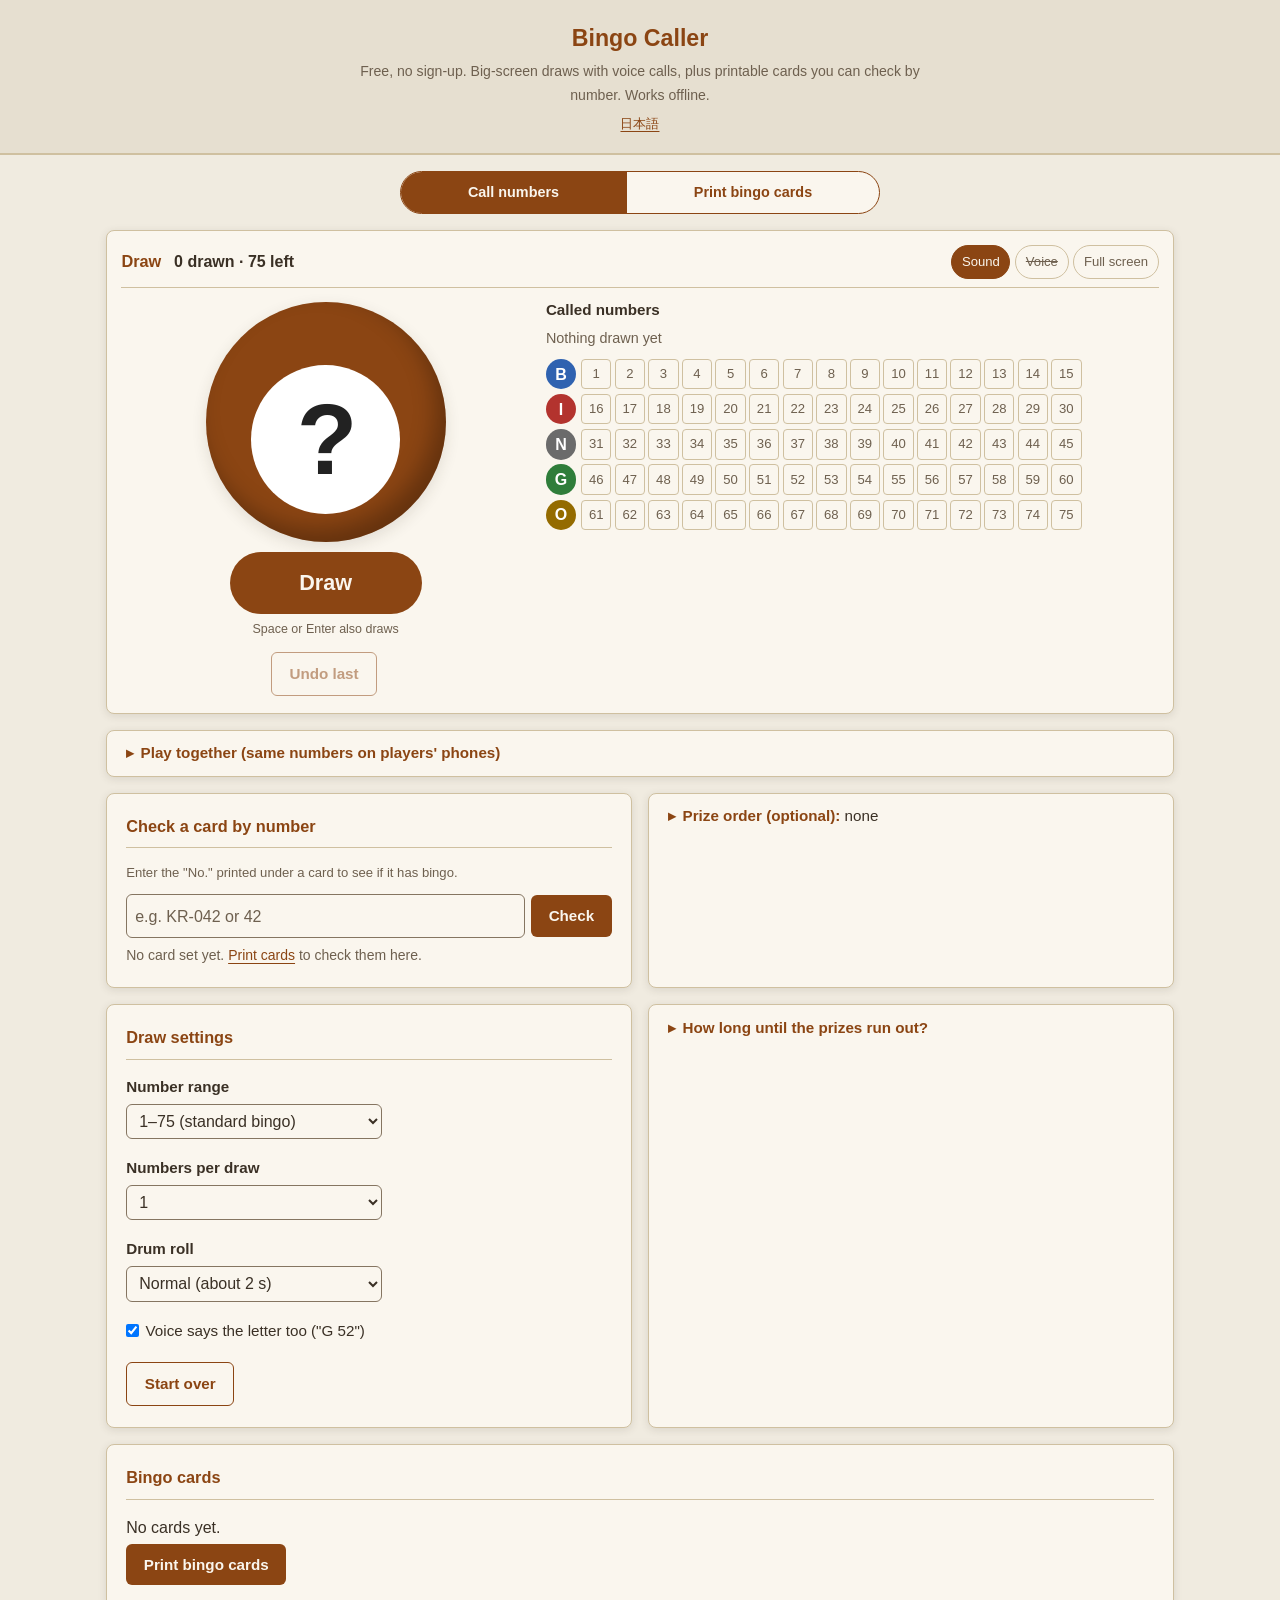
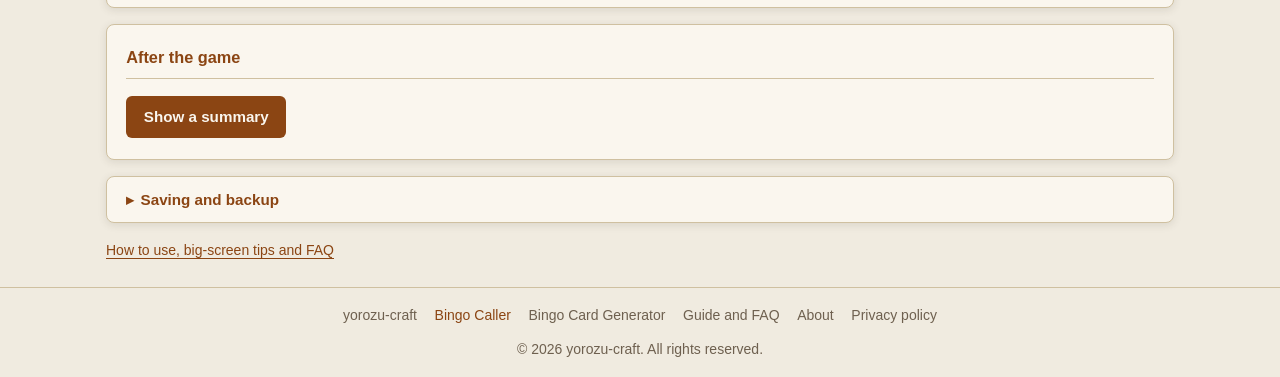
==== commit 12a93090: "みんなでの欄を、景品・時間の目安と同じ折りたたみに（A1: 画面の本文 557 字 → 394 字、上限 400。英語 189 語 → 111 語）。部屋があるあいだは開いたまま Co-Authore" ====
--- a/en/index.html
+++ b/en/index.html
@@ -100,9 +100,9 @@
     </section>
 
     <!-- Play together (yorozu-plans ROADMAP 7.36.2 K146) -->
-    <section class="card" id="room" aria-labelledby="room-heading">
-      <h2 id="room-heading">Play together (same numbers on players' phones)</h2>
-      <p class="hint">Open a room and players join from their phones with the QR code or the room code. Each phone makes its own card, shows the numbers as you call them, and tells the player about reach and bingo. No names are sent. The room keeps only the called numbers and the bingo count, and is deleted after 3 hours.</p>
+    <details class="card opt" id="room">
+      <summary>Play together (same numbers on players' phones)</summary>
+      <p class="hint">Players join with the QR code or the room code. Each phone makes its own card and tells the player about reach and bingo. No names are sent. The room keeps only the called numbers and the bingo count, and is deleted after 3 hours.</p>
       <div id="room-off">
         <button type="button" id="room-create" class="btn">Open a room</button>
       </div>
@@ -117,7 +117,7 @@
         </div>
       </div>
       <p id="room-msg" class="small" aria-live="polite"></p>
-    </section>
+    </details>
 
     <div class="grid-2">
 
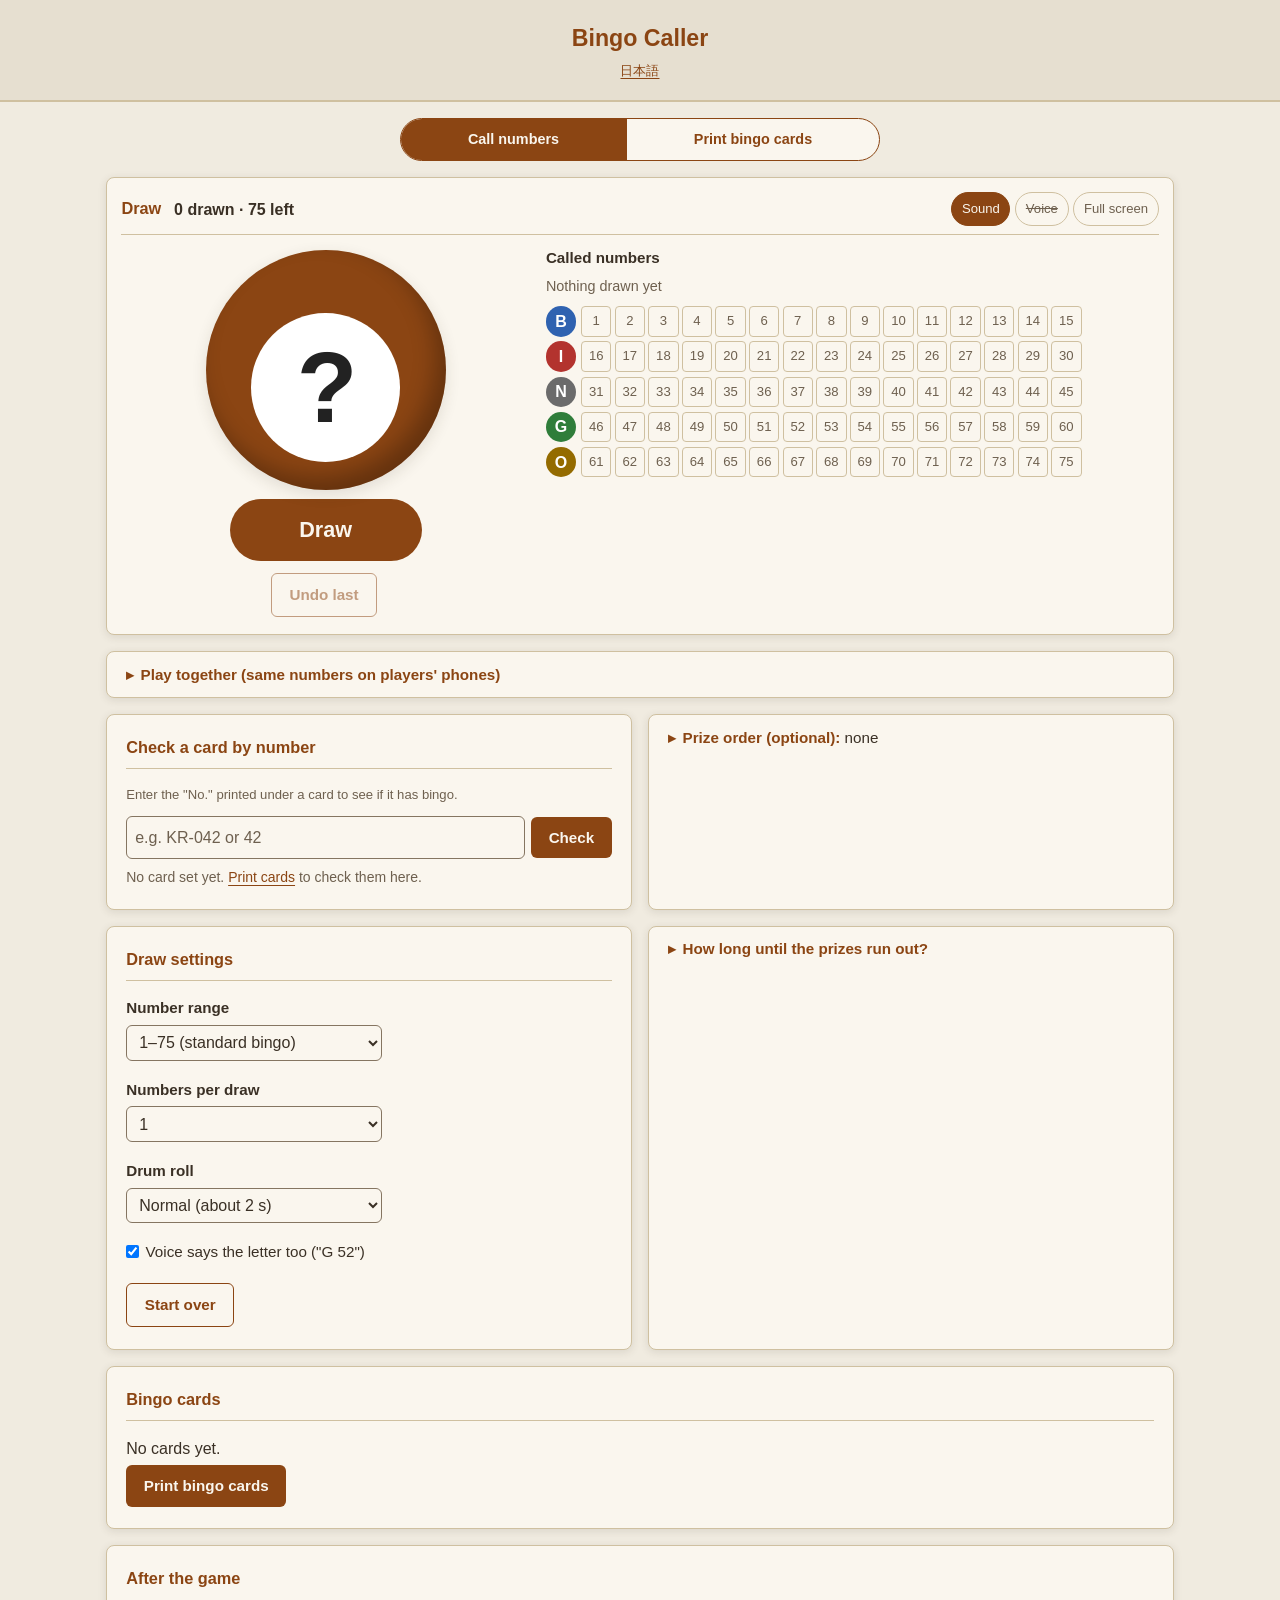
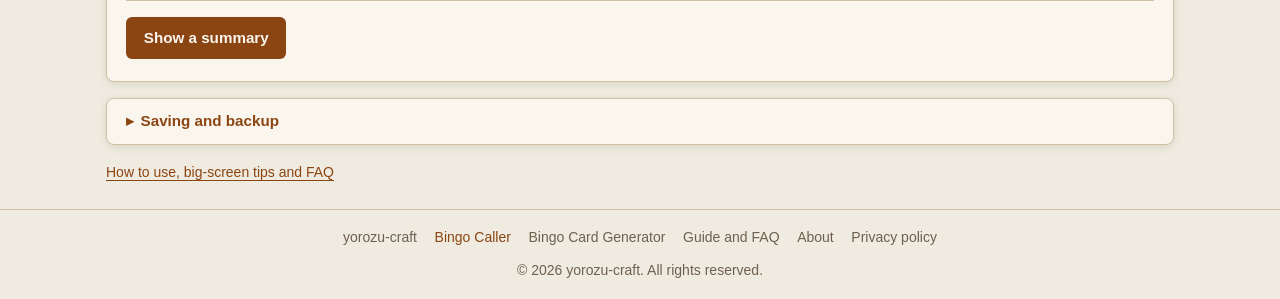
==== commit dbcf43d9: "抽選の面を主役に（yorozu-plans 7.60 段 2 の 3）: 見出しの下の説明文と「スペースキー・Enter でも引けます」を日英から消し（操作は使い方ページにある）、発表に演出を足す。引" ====
--- a/en/index.html
+++ b/en/index.html
@@ -51,7 +51,6 @@
 
   <header class="app-header">
     <h1>Bingo Caller</h1>
-    <p class="subtitle">Free, no sign-up. Big-screen draws with voice calls, plus printable cards you can check by number. Works offline.</p>
     <p class="lang-switch"><a href="../" hreflang="ja" lang="ja">日本語</a></p>
   </header>
 
@@ -82,7 +81,6 @@
           <div class="draw-row">
             <button type="button" id="btn-draw" class="btn btn-draw">Draw</button>
           </div>
-          <p class="draw-hint">Space or Enter also draws</p>
           <div class="sub-row">
             <button type="button" id="btn-undo" class="btn btn-ghost">Undo last</button>
             <span id="next-prize" class="next-prize" hidden></span>
--- a/style.css
+++ b/style.css
@@ -125,7 +125,6 @@
   border-bottom: 2px solid var(--border);
 }
 .app-header h1 { font-size: 1.45rem; color: var(--accent); line-height: 1.4; }
-.app-header .subtitle { font-size: 0.88rem; color: var(--muted); margin-top: 0.3rem; }
 
 /* レイアウト */
 .app-main { max-width: 680px; margin: 0 auto; padding: 1rem; }
@@ -274,13 +273,23 @@
   background: #fff; color: #222; border-radius: 50%; width: 62%; aspect-ratio: 1; display: flex; align-items: center; justify-content: center;
 }
 .ball-num { font-size: clamp(3.4rem, 20vw, 6.2rem); }
+.ball { position: relative; }
 .ball.spinning .ball-num { color: #777; }
-.ball.pop { animation: pop 0.45s ease-out; }
-@keyframes pop { 0% { transform: scale(0.7); } 60% { transform: scale(1.08); } 100% { transform: scale(1); } }
-@media (prefers-reduced-motion: reduce) { .ball.pop { animation: none; } }
+/* 発表の演出（SCREEN 1.4 の 3）: 引いている間は玉が揺れ、出た瞬間に弾んで光の輪が 1 回広がる。点滅はしない */
+.ball.spinning { animation: rattle 0.24s ease-in-out infinite; }
+@keyframes rattle { 0%, 100% { transform: rotate(0) translateY(0); } 25% { transform: rotate(-7deg) translateY(-3px); } 75% { transform: rotate(7deg) translateY(2px); } }
+.ball.pop { animation: pop 0.5s cubic-bezier(0.2, 1.6, 0.4, 1); }
+@keyframes pop { 0% { transform: scale(0.6); } 60% { transform: scale(1.12); } 100% { transform: scale(1); } }
+.ball.pop::after {
+  content: ""; position: absolute; inset: 0; border-radius: 50%; pointer-events: none;
+  border: 0.35rem solid var(--ball); animation: ring 0.7s ease-out forwards;
+}
+@keyframes ring { 0% { transform: scale(1); opacity: 0.85; } 100% { transform: scale(1.35); opacity: 0; } }
+.cell.last { animation: lit 0.6s ease-out; }
+@keyframes lit { 0% { transform: scale(1.6); } 100% { transform: scale(1); } }
+@media (prefers-reduced-motion: reduce) { .ball.spinning, .ball.pop, .ball.pop::after, .cell.last { animation: none; } .ball.pop::after { display: none; } }
 .batch { font-size: 1.5rem; font-weight: 700; margin-bottom: 0.4rem; font-variant-numeric: tabular-nums; }
 .btn-draw { font-size: 1.35rem; padding: 0.8rem 2.2rem; border-radius: 999px; min-width: 12rem; margin: 0; }
-.draw-hint { font-size: 0.78rem; color: var(--muted); margin-top: 0.3rem; }
 .sub-row { display: flex; flex-wrap: wrap; justify-content: center; align-items: center; gap: 0.4rem 1rem; margin-top: 0.6rem; }
 .next-prize { font-weight: 600; font-size: 0.95rem; }
 .set-status { margin-top: 0.5rem; font-weight: 600; color: var(--accent); }
@@ -326,7 +335,6 @@
 .stage.is-full .ball-letter { font-size: min(7vh, 5vw); min-height: min(7vh, 5vw); }
 .stage.is-full .ball-num { font-size: min(22vh, 16vw); }
 .stage.is-full .batch { font-size: min(6vh, 4vw); }
-.stage.is-full .draw-hint { display: none; }
 .stage.is-full .next-prize, .stage.is-full .set-status { font-size: min(3.4vh, 2.4vw); }
 .stage.is-full .recent { font-size: min(3vh, 2vw); }
 .stage.is-full .history-title { font-size: min(3vh, 2vw); }
@@ -465,3 +473,9 @@
 .join-card td.hit { background: var(--accent-soft); color: var(--accent); }
 .join-card td.line { background: var(--accent); color: #fff; }
 .join-drawn { word-break: break-word; }
+
+/* この道具について（結果の後ろの折りたたみ。使い方ページの要約。AdSense 審査 2026-10-04） */
+details.card.opt.about-tool > summary { white-space: normal; }   /* 長い summary を折り返す */
+details.about-tool h3 { font-size: 0.95rem; margin: 0.9rem 0 0.3rem; }
+details.about-tool p, details.about-tool li { font-size: 0.9rem; line-height: 1.75; }
+details.about-tool ul { padding-left: 1.2rem; margin: 0.3rem 0 0.5rem; }
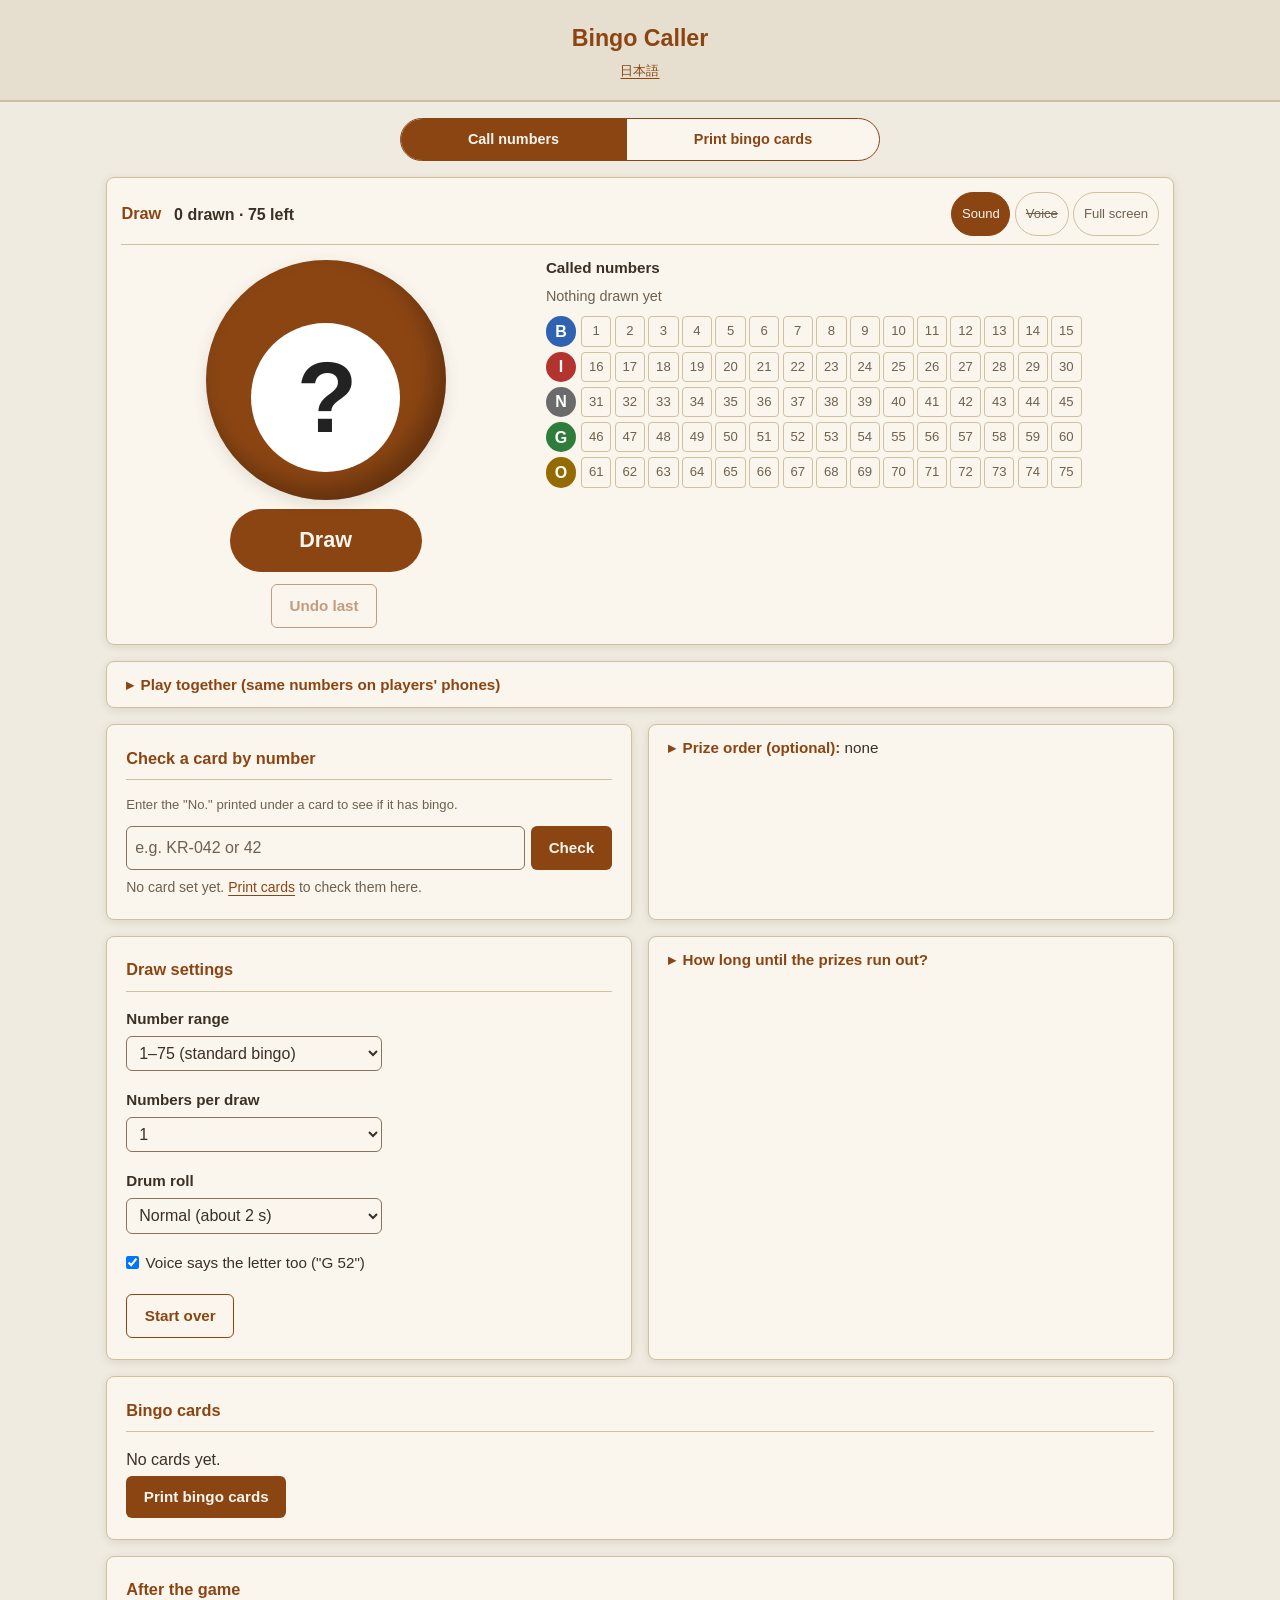
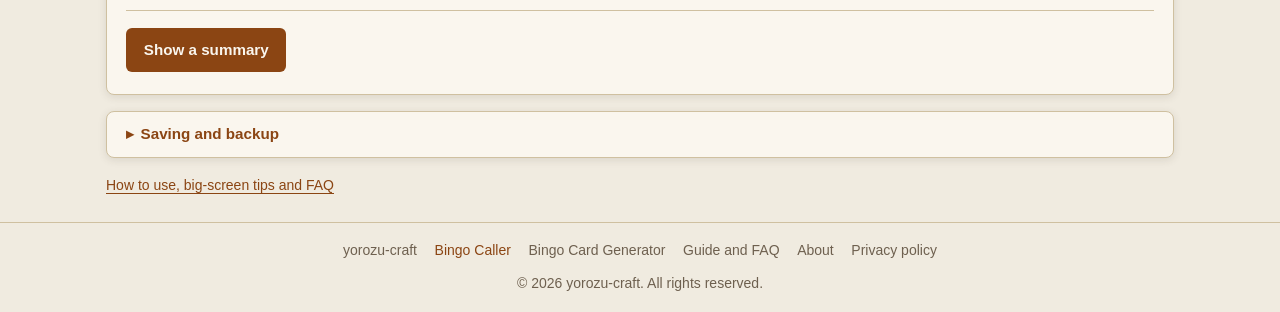
==== commit f7ccbc41: "K192 段 3 の 0（yorozu-plans 7.99）: yorozu-common を v2 に（土台＋皮。正本は root の tools/common/v2、DESIGN.md） - b" ====
--- a/en/index.html
+++ b/en/index.html
@@ -1,5 +1,5 @@
 <!DOCTYPE html>
-<html lang="en">
+<html lang="en" data-skin="base">
 <head>
   <meta charset="UTF-8">
   <meta name="viewport" content="width=device-width, initial-scale=1.0">
--- a/style.css
+++ b/style.css
@@ -3,97 +3,97 @@
    色はトークン（--bg / --card / --text / --muted / --accent / --border）だけを使う。
    ダークモードは端末の設定に自動で合わせる（prefers-color-scheme。手動切替は付けない）
    =========================== */
-/* yorozu-common:begin v1 — サイト共通の部品とトークン。正本は youheioonuki.github.io の tools/common/yorozu-common.css。
-   この begin〜end の間は手で直さない（tools/sync-common.mjs で全ツールに配る。ツール固有の上書きは end の後に書く）。
-   出どころ（2026-10-03 確認。yorozu-plans 企画書 59）:
-   - デジタル庁デザインシステム https://design.digital.go.jp/dads/ のコンテンツを加工して作成
-     （フォーカスの輪・リンクの下線・字の大きさの下限・行間・入力欄のエラー表示）。
-     トークンの値は @digital-go-jp/design-tokens 2.0.1（MIT, (c) 2023 デジタル庁）から
-   - GOV.UK Frontend 6.5.1（MIT, (c) Crown copyright）の考え方: visually-hidden、エラーの文の前に読み上げ用の語
-   - 色は和紙風のまま（値は 2026-09-23 からの共通の値）。Web フォントは読まない（ROADMAP 3.3・D2） */
-:root {
-  color-scheme: light dark;
-  --bg: #f0ebe0;
-  --bg-2: #e6dfd0;
-  --card: #faf6ee;
-  --text: #3a3025;
-  --muted: #6e604f;          /* 本文の補足。--bg の上で 5.1:1 */
-  --accent: #8b4513;
-  --accent-soft: #f3e6d8;
-  --border: #cfc0a0;         /* 飾りの線（区切り）だけ。操作できる物の枠には --input-border */
-  --input-border: #857561;   /* 入力欄の枠。WCAG 1.4.11 の 3:1（--bg で 3.7:1）。DADS の入力欄は gray-600 の 1px */
-  --shadow: rgba(58, 48, 37, 0.12);
-  --error: #ce0000;          /* DADS red-900（semantic error-2） */
-  --ok: #197a4b;             /* DADS green-800（semantic success-2） */
-  --focus: #ffd43d;          /* DADS yellow-300 */
-  --focus-ring: #000;        /* DADS: 黒 4px の輪＋黄 2px */
-  --font-ui: "Noto Sans JP", "Noto Sans CJK JP", "Hiragino Sans", "Hiragino Kaku Gothic ProN", Meiryo, sans-serif;
-  /* 字の大きさ（DADS: 本文と操作は 16px 以上、補足は 14px まで、14px 未満は使わない） */
-  --fs-s: 0.875rem;
-  --fs-m: 1rem;
-  --fs-l: 1.25rem;           /* 見出し（隣の段との比 1.25 以上: impeccable typeset） */
-  --fs-xl: 1.625rem;         /* ページの題 */
-  --lh-body: 1.7;            /* DADS の本文の行間 170% */
-  --lh-tight: 1.4;           /* 見出し */
-  /* 余白（4px を基準。DADS の spacing） */
-  --sp-1: 0.25rem;
-  --sp-2: 0.5rem;
-  --sp-3: 0.75rem;
-  --sp-4: 1rem;
-  --sp-6: 1.5rem;
-  --sp-8: 2rem;
-  --radius: 8px;
-  --tap: 44px;               /* 押せる物の高さの下限（DADS・SCREEN 5 章） */
-}
-@media (prefers-color-scheme: dark) {
-  :root {
-    --bg: #1c1814;
-    --bg-2: #25201a;
-    --card: #2b251e;
-    --text: #ece4d6;
-    --muted: #b9ab96;
-    --accent: #e0a066;
-    --accent-soft: #3a2e22;
-    --border: #4a3f33;
-    --input-border: #8c7d68;
-    --shadow: rgba(0, 0, 0, 0.4);
-    --error: #ff8a7a;
-    --ok: #6fcf97;
-    --focus-ring: #ffd43d;   /* 暗い地では黄の輪＋黒の縁 */
-    --focus: #000;
-  }
-}
+/* yorozu-common:begin v2 — サイト共通の土台と皮。正本は youheioonuki.github.io の tools/common/v2/base.css と skin.css（yorozu-plans DESIGN.md）。
+   この begin〜end の間は手で直さない（tools/sync-common.mjs で全ツールに配る。ツール固有の上書きは end の後に書く） */
+/* yorozu-common v2 土台の層（yorozu-plans ROADMAP 7.98 D369、DESIGN.md）。すべてのページ（見せる・遊ぶ・世界を持つページも）に当てる。
+   見た目（色・字・面）は持たない: リセット、押せる高さ、フォーカスの輪、入力の字の大きさ、読み上げの隠し字、動きを減らす設定、印刷で広告を出さない。
+   色の値は各ページか共通の皮（skin.css）が --focus-ring・--focus・--muted・--error を決める。無ければ下の既定
+   出どころ（v1 から引き継ぎ。2026-10-03 確認、yorozu-plans 企画書 59）: デジタル庁デザインシステム https://design.digital.go.jp/dads/ のコンテンツを加工して作成
+   （フォーカスの輪・字の大きさの下限・入力欄のエラー表示。値は @digital-go-jp/design-tokens 2.0.1、MIT, (c) 2023 デジタル庁）。
+   GOV.UK Frontend 6.5.1（MIT, (c) Crown copyright）の考え方: visually-hidden、エラーの文の前に読み上げ用の語 */
+:root { --tap: 44px; --sp-1: 0.25rem; --sp-2: 0.5rem; --sp-3: 0.75rem; --sp-4: 1rem; --sp-6: 1.5rem; --sp-8: 2rem; --fs-s: 0.875rem; --fs-m: 1rem; --fs-l: 1.25rem; --fs-xl: 1.625rem; }
 *, *::before, *::after { box-sizing: border-box; margin: 0; padding: 0; }
 [hidden] { display: none !important; }
 html { -webkit-text-size-adjust: 100%; text-size-adjust: 100%; }
-body { font-family: var(--font-ui); background: var(--bg); color: var(--text); line-height: var(--lh-body); }
-/* リンクは色と下線の両方（DADS リンクテキスト）。ホバーで下線を太く */
-a { color: var(--accent); text-decoration-thickness: 1px; text-underline-offset: 3px; }
-@media (hover: hover) { a:hover { text-decoration-thickness: 3px; } }
-/* フォーカスの輪（DADS）。:where で詳しさを 0 にして、ツールの規則で上書きできるようにする */
 :where(a, button, input, select, textarea, summary, [tabindex]):focus-visible {
-  outline: 4px solid var(--focus-ring); outline-offset: 2px; box-shadow: 0 0 0 2px var(--focus);
-}
+  outline: 4px solid var(--focus-ring, #000); outline-offset: 2px; box-shadow: 0 0 0 2px var(--focus, #ffd43d);
+}
+@media (forced-colors: active) { :where(a, button, input, select, textarea, summary):focus-visible { outline-color: Highlight; } }
 :where(input, select, textarea, button) { font: inherit; color: inherit; }
-/* 入力欄の例（placeholder）も 4.5:1。ブラウザ既定の灰色は和紙の地で 4.3:1 */
-:where(input, textarea)::placeholder { color: var(--muted); opacity: 1; }
-/* 入力欄の字は 16px 以上（iPhone で拡大されない・DADS） */
 :where(input:not([type="checkbox"]):not([type="radio"]):not([type="range"]), select, textarea) { font-size: max(1rem, 16px); }
-/* エラー（DADS: 枠を赤に、文の頭に「＊」。GOV.UK: 読み上げには「エラー:」を先に）。
-   使い方: <p class="field-error" id="x-err"><span class="visually-hidden">エラー:</span>＊ 0 以上の数を入れてください</p> と aria-describedby */
-[aria-invalid="true"] { border-color: var(--error) !important; }
-.field-error { color: var(--error); font-weight: 700; margin-top: var(--sp-1); }
-/* 画面には出さず、読み上げだけ（GOV.UK govuk-visually-hidden） */
+:where(button, summary, [role="button"]) { min-height: var(--tap); }
+[aria-invalid="true"] { border-color: var(--error, #ce0000) !important; }
+.field-error { color: var(--error, #ce0000); font-weight: 700; margin-top: var(--sp-1); }
 .visually-hidden {
   position: absolute !important; width: 1px !important; height: 1px !important; margin: 0 !important; padding: 0 !important;
   overflow: hidden !important; clip-path: inset(50%) !important; white-space: nowrap !important; border: 0 !important;
 }
-@media (forced-colors: active) { :where(a, button, input, select, textarea, summary):focus-visible { outline-color: Highlight; } }
-/* 読む行の長さ: 1 行 40 字前後まで（REVIEW C9 line-length）。画面の幅いっぱいに伸びる見出し帯の説明文に */
+@media (prefers-reduced-motion: reduce) { *, *::before, *::after { animation-duration: 0.01ms !important; animation-iteration-count: 1 !important; transition-duration: 0.01ms !important; scroll-behavior: auto !important; } }
+@media print { ins.adsbygoogle, .google-auto-placed, iframe[id^="aswift"], iframe[id^="google_ads"] { display: none !important; } }
+/* yorozu-common v2 共通の皮（B「静かな道具」。yorozu-plans ROADMAP 7.94〜7.99 D364・D366・D369、正典は DESIGN.md）。
+   当てるのは計算・制度・道具・読み物・案内（docs/content-classes.csv の「皮」が「共通」）。base.css の後、ページ自身の CSS の前に読む（ページが上書きできる）。
+   土台だけのページは <html data-skin="base">（CSV の「皮」から機械で付ける）で、この皮はすべて外れる。同じ CSS を共通と土台のページが使っていても出し分けられる。
+   どの規則も :where() で詳細度を上げない（トークンは 0、要素の規則は要素 1 つ分のまま）。影・装飾・2 色以上の強調・端末依存の明朝は使わない */
+:where(html:not([data-skin="base"])) {
+  color-scheme: light dark;
+  --bg: #eef0f2; --bg-2: #e2e6ea; --card: #fbfcfd; --text: #1d2125; --muted: #4c565f;
+  --accent: #0e5a6b; --accent-soft: #dcecef; --on-accent: #ffffff;
+  --border: #c5ccd3; --input-border: #6b7782;
+  --error: #ce0000; --ok: #197a4b; --focus: #ffd43d; --focus-ring: #000;
+  --font-ui: "Noto Sans JP", "Noto Sans CJK JP", "Hiragino Sans", "Hiragino Kaku Gothic ProN", Meiryo, sans-serif;
+  --lh-body: 1.7; --lh-tight: 1.4; --radius: 6px; --line-input: 2px;
+}
+@media (prefers-color-scheme: dark) {
+  :where(html:not([data-skin="base"])) {
+    --bg: #15191d; --bg-2: #1c2227; --card: #1a1f24; --text: #e8ecef; --muted: #a8b3bc;
+    --accent: #6fc3d4; --accent-soft: #14323a; --on-accent: #0b1a1e;
+    --border: #2f373e; --input-border: #7a8792; --error: #ff8a7a; --ok: #6fcf97; --focus: #000; --focus-ring: #ffd43d;
+  }
+}
+:where(html:not([data-skin="base"])) body { font-family: var(--font-ui); background: var(--bg); color: var(--text); line-height: var(--lh-body); font-variant-numeric: tabular-nums; }
+:where(html:not([data-skin="base"])) h1 { font-size: var(--fs-xl); font-weight: 800; line-height: var(--lh-tight); }
+:where(html:not([data-skin="base"])) h2 { font-size: var(--fs-l); font-weight: 800; line-height: var(--lh-tight); }
+:where(html:not([data-skin="base"])) h3 { font-size: var(--fs-m); font-weight: 800; }
+:where(html:not([data-skin="base"])) a { color: var(--accent); text-decoration-thickness: 1px; text-underline-offset: 3px; }
+@media (hover: hover) { :where(html:not([data-skin="base"])) a:hover { text-decoration-thickness: 3px; } }
+:where(html:not([data-skin="base"])) :where(input, textarea)::placeholder { color: var(--muted); opacity: 1; }
+/* 部品: 入力の箱 */
+:where(html:not([data-skin="base"])) :where(input:not([type="checkbox"]):not([type="radio"]):not([type="range"]), select, textarea) { border: var(--line-input) solid var(--input-border); border-radius: var(--radius); background: var(--card); min-height: var(--tap); padding: var(--sp-1) var(--sp-3); }
+:where(html:not([data-skin="base"])) :where(input, select, textarea):focus { border-color: var(--text); }
+/* 部品: ボタン（主は塗り、副は線） */
+:where(html:not([data-skin="base"])) :where(button, .btn) { border: 1px solid var(--input-border); border-radius: var(--radius); background: var(--card); color: var(--text); font-weight: 700; padding: 0 var(--sp-4); cursor: pointer; }
+:where(html:not([data-skin="base"])) :where(button[type="submit"], .btn-primary) { background: var(--accent); border-color: var(--accent); color: var(--on-accent); }
+/* 部品: チップ・面・折りたたみ（開閉の印 ▶ を残すため list-item のまま、高さは上下の余白と土台の min-height で）・結果の数字・注意の帯・固定バー */
+:where(html:not([data-skin="base"])) :where(.chip) { display: inline-flex; align-items: center; min-height: var(--tap); padding: 0 var(--sp-3); border: 1px solid var(--input-border); border-radius: var(--radius); color: var(--text); text-decoration: none; font-weight: 700; }
+:where(html:not([data-skin="base"])) :where(.card) { background: var(--card); border: 1px solid var(--border); border-radius: var(--radius); padding: var(--sp-4); }
+:where(html:not([data-skin="base"])) :where(details) > summary { padding-block: var(--sp-2); cursor: pointer; font-weight: 700; }
+:where(html:not([data-skin="base"])) :where(.result-num, .money, output) { font-size: var(--fs-xl); font-weight: 800; }
+:where(html:not([data-skin="base"])) :where(.notice, [data-keep]) { border-left: 4px solid var(--text); background: var(--bg-2); padding: var(--sp-2) var(--sp-3); }
+:where(html:not([data-skin="base"])) :where(.fixed-bar) { position: sticky; bottom: 0; background: var(--card); border-top: 1px solid var(--border); padding: var(--sp-2) var(--sp-4); }
+/* yorozu-common:end */
+/* yorozu-v1-carry — v1 の共通（和紙の色、2026-09-23〜10-17）から、このファイルのページが使っていた見た目をそのまま持ち込んだ（yorozu-plans ROADMAP 7.99、K192 段 3 の 0）。
+   段 3 の 2〜4 でこのページを v2 のトークンに載せ替えるときに、yorozu-v1-carry:end まで消す */
+:root {
+  color-scheme: light dark;
+  --bg: #f0ebe0; --bg-2: #e6dfd0; --card: #faf6ee; --text: #3a3025; --muted: #6e604f;
+  --accent: #8b4513; --accent-soft: #f3e6d8; --border: #cfc0a0; --input-border: #857561; --shadow: rgba(58, 48, 37, 0.12);
+  --error: #ce0000; --ok: #197a4b; --focus: #ffd43d; --focus-ring: #000;
+  --font-ui: "Noto Sans JP", "Noto Sans CJK JP", "Hiragino Sans", "Hiragino Kaku Gothic ProN", Meiryo, sans-serif;
+  --lh-body: 1.7; --lh-tight: 1.4; --radius: 8px;
+}
+@media (prefers-color-scheme: dark) {
+  :root {
+    --bg: #1c1814; --bg-2: #25201a; --card: #2b251e; --text: #ece4d6; --muted: #b9ab96;
+    --accent: #e0a066; --accent-soft: #3a2e22; --border: #4a3f33; --input-border: #8c7d68; --shadow: rgba(0, 0, 0, 0.4);
+    --error: #ff8a7a; --ok: #6fcf97; --focus-ring: #ffd43d; --focus: #000;
+  }
+}
+body { font-family: var(--font-ui); background: var(--bg); color: var(--text); line-height: var(--lh-body); }
+a { color: var(--accent); text-decoration-thickness: 1px; text-underline-offset: 3px; }
+@media (hover: hover) { a:hover { text-decoration-thickness: 3px; } }
+:where(input, textarea)::placeholder { color: var(--muted); opacity: 1; }
 .app-header > p { max-width: 40em; margin-left: auto; margin-right: auto; }
-/* 印刷では広告を出さない（SCREEN 4 章。全ツール共通） */
-@media print { ins.adsbygoogle, .google-auto-placed, iframe[id^="aswift"], iframe[id^="google_ads"] { display: none !important; } }
-/* yorozu-common:end */
+/* yorozu-v1-carry:end */
 
 :root {
   --ok: #2f6b2f;
@@ -125,6 +125,7 @@
   border-bottom: 2px solid var(--border);
 }
 .app-header h1 { font-size: 1.45rem; color: var(--accent); line-height: 1.4; }
+.app-header .subtitle { font-size: 0.88rem; color: var(--muted); margin-top: 0.3rem; }
 
 /* レイアウト */
 .app-main { max-width: 680px; margin: 0 auto; padding: 1rem; }
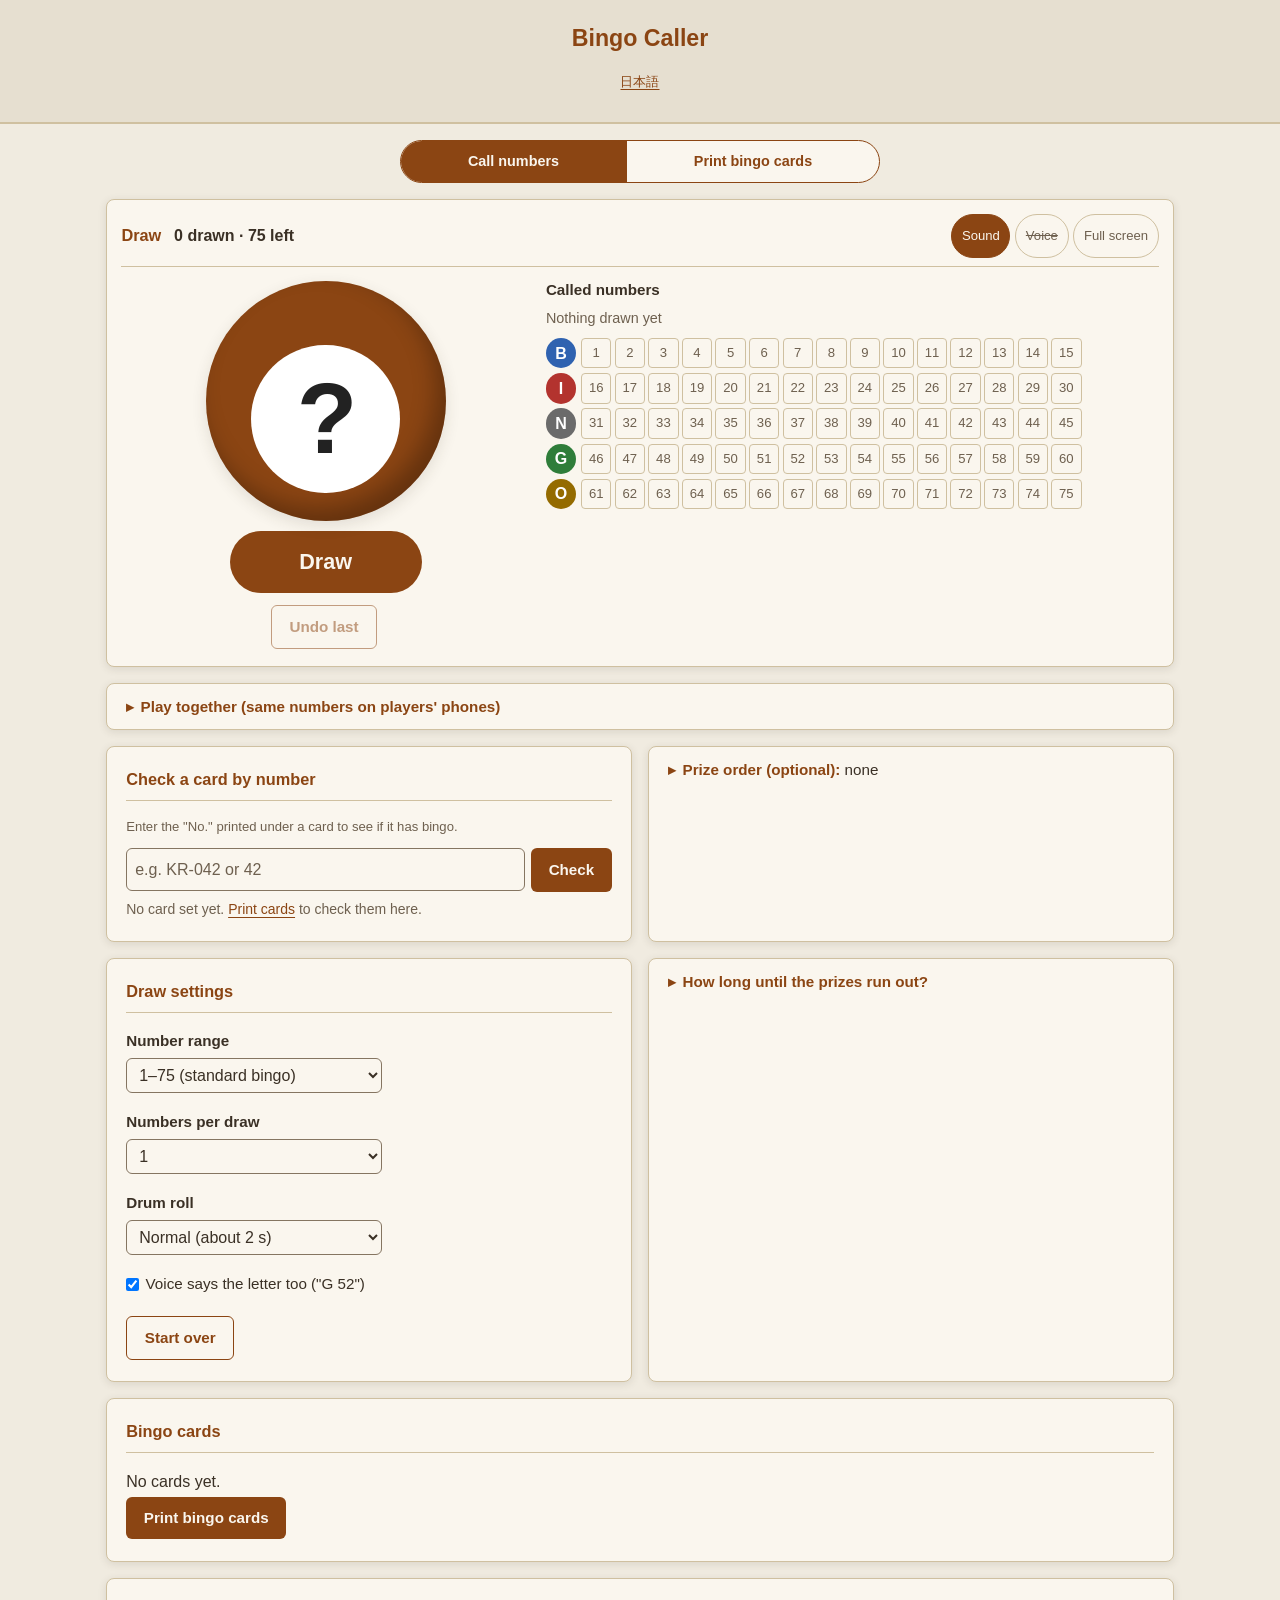
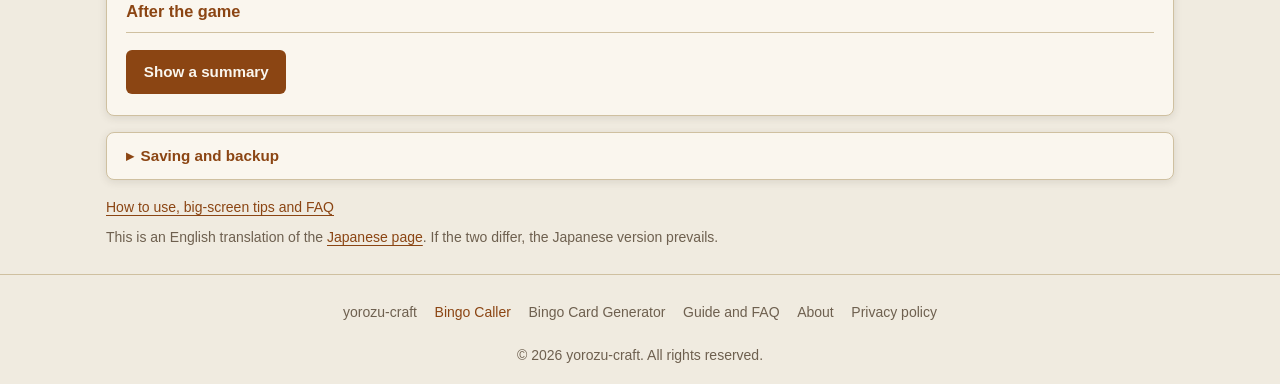
==== commit 08058370: "英語ページに「日本語版が正」の 1 文（IMPLEMENTER 6 章 (3)、ROADMAP 7.177） en/ の 4 枚の </main> の直前に、既にあるページと同じ形の 1 行を足した。" ====
--- a/en/index.html
+++ b/en/index.html
@@ -234,6 +234,7 @@
 
     <p class="small"><a href="./guide.html">How to use, big-screen tips and FAQ</a></p>
 
+    <p class="small translation-note">This is an English translation of the <a href="../" hreflang="ja">Japanese page</a>. If the two differ, the Japanese version prevails.</p>
   </main>
 
   <footer class="app-footer">
--- a/style.css
+++ b/style.css
@@ -1,7 +1,8 @@
 /* ===========================
-   大人数ビンゴ抽選 — yorozu-craft 共通の和紙風の配色
-   色はトークン（--bg / --card / --text / --muted / --accent / --border）だけを使う。
+   大人数ビンゴ抽選 — yorozu-common v2 の皮（B「静かな道具」、yorozu-plans DESIGN.md）に載せ替え（K192 段 3 の 2）
+   共通の皮のページ（cards・join・print）の色・字・角・線は皮のトークンだけを使う。ここに書くのは配置とこの道具だけの部品
    ダークモードは端末の設定に自動で合わせる（prefers-color-scheme。手動切替は付けない）
+   index.html・guide.html（とその英語版）は土台（<html data-skin="base">）で皮が外れる。その見た目は「土台のページの見た目」の節が持つ
    =========================== */
 /* yorozu-common:begin v2 — サイト共通の土台と皮。正本は youheioonuki.github.io の tools/common/v2/base.css と skin.css（yorozu-plans DESIGN.md）。
    この begin〜end の間は手で直さない（tools/sync-common.mjs で全ツールに配る。ツール固有の上書きは end の後に書く） */
@@ -22,6 +23,8 @@
 :where(input, select, textarea, button) { font: inherit; color: inherit; }
 :where(input:not([type="checkbox"]):not([type="radio"]):not([type="range"]), select, textarea) { font-size: max(1rem, 16px); }
 :where(button, summary, [role="button"]) { min-height: var(--tap); }
+/* 1 つだけで置くリンク（nav の並び、使い方から道具へ戻るカード、言語の切り替え、パンくず）も押せる高さに。文中のリンクは対象外（WCAG 2.5.8。K192 の全巡回） */
+:where(nav li > a, p.card > a:only-child, .lang-switch a, .crumb a) { display: inline-flex; align-items: center; min-height: var(--tap); }
 [aria-invalid="true"] { border-color: var(--error, #ce0000) !important; }
 .field-error { color: var(--error, #ce0000); font-weight: 700; margin-top: var(--sp-1); }
 .visually-hidden {
@@ -63,6 +66,9 @@
 /* 部品: ボタン（主は塗り、副は線） */
 :where(html:not([data-skin="base"])) :where(button, .btn) { border: 1px solid var(--input-border); border-radius: var(--radius); background: var(--card); color: var(--text); font-weight: 700; padding: 0 var(--sp-4); cursor: pointer; }
 :where(html:not([data-skin="base"])) :where(button[type="submit"], .btn-primary) { background: var(--accent); border-color: var(--accent); color: var(--on-accent); }
+/* <a> のボタンは a { color } に負けないよう、詳細度を 1 段だけ上げる（D416。主は副の後に書いて勝たせる） */
+:where(html:not([data-skin="base"])) a.btn { color: var(--text); }
+:where(html:not([data-skin="base"])) a.btn-primary { color: var(--on-accent); }
 /* 部品: チップ・面・折りたたみ（開閉の印 ▶ を残すため list-item のまま、高さは上下の余白と土台の min-height で）・結果の数字・注意の帯・固定バー */
 :where(html:not([data-skin="base"])) :where(.chip) { display: inline-flex; align-items: center; min-height: var(--tap); padding: 0 var(--sp-3); border: 1px solid var(--input-border); border-radius: var(--radius); color: var(--text); text-decoration: none; font-weight: 700; }
 :where(html:not([data-skin="base"])) :where(.card) { background: var(--card); border: 1px solid var(--border); border-radius: var(--radius); padding: var(--sp-4); }
@@ -71,9 +77,12 @@
 :where(html:not([data-skin="base"])) :where(.notice, [data-keep]) { border-left: 4px solid var(--text); background: var(--bg-2); padding: var(--sp-2) var(--sp-3); }
 :where(html:not([data-skin="base"])) :where(.fixed-bar) { position: sticky; bottom: 0; background: var(--card); border-top: 1px solid var(--border); padding: var(--sp-2) var(--sp-4); }
 /* yorozu-common:end */
-/* yorozu-v1-carry — v1 の共通（和紙の色、2026-09-23〜10-17）から、このファイルのページが使っていた見た目をそのまま持ち込んだ（yorozu-plans ROADMAP 7.99、K192 段 3 の 0）。
-   段 3 の 2〜4 でこのページを v2 のトークンに載せ替えるときに、yorozu-v1-carry:end まで消す */
-:root {
+
+/* ===========================
+   土台のページ（<html data-skin="base">: index.html・guide.html とその英語版）の見た目。共通の皮のページには効かない
+   皮が外れるので、色・字・角のトークンと、この画面が使う部品の見た目をここで持つ（v1 の和紙の配色のまま）
+   =========================== */
+:where(html[data-skin="base"]) {
   color-scheme: light dark;
   --bg: #f0ebe0; --bg-2: #e6dfd0; --card: #faf6ee; --text: #3a3025; --muted: #6e604f;
   --accent: #8b4513; --accent-soft: #f3e6d8; --border: #cfc0a0; --input-border: #857561; --shadow: rgba(58, 48, 37, 0.12);
@@ -82,25 +91,81 @@
   --lh-body: 1.7; --lh-tight: 1.4; --radius: 8px;
 }
 @media (prefers-color-scheme: dark) {
-  :root {
+  :where(html[data-skin="base"]) {
     --bg: #1c1814; --bg-2: #25201a; --card: #2b251e; --text: #ece4d6; --muted: #b9ab96;
     --accent: #e0a066; --accent-soft: #3a2e22; --border: #4a3f33; --input-border: #8c7d68; --shadow: rgba(0, 0, 0, 0.4);
     --error: #ff8a7a; --ok: #6fcf97; --focus-ring: #ffd43d; --focus: #000;
   }
 }
-body { font-family: var(--font-ui); background: var(--bg); color: var(--text); line-height: var(--lh-body); }
-a { color: var(--accent); text-decoration-thickness: 1px; text-underline-offset: 3px; }
-@media (hover: hover) { a:hover { text-decoration-thickness: 3px; } }
-:where(input, textarea)::placeholder { color: var(--muted); opacity: 1; }
-.app-header > p { max-width: 40em; margin-left: auto; margin-right: auto; }
-/* yorozu-v1-carry:end */
-
-:root {
+:where(html[data-skin="base"]) {
   --ok: #2f6b2f;
   --ok-soft: #e3f0dc;
   --warn: #9a3412;
   --hit: #f6d68a;
-  /* ボールの色（B・I・N・G・O）。文字は --ball-text で読みやすく */
+}
+@media (prefers-color-scheme: dark) {
+  :where(html[data-skin="base"]) {
+    --ok: #9fd49a;
+    --ok-soft: #22341f;
+    --warn: #f0a37a;
+    --hit: #6b5320;
+  }
+}
+:where(html[data-skin="base"]) body { font-family: var(--font-ui); background: var(--bg); color: var(--text); line-height: var(--lh-body); }
+:where(html[data-skin="base"]) a { color: var(--accent); text-decoration-thickness: 1px; text-underline-offset: 3px; }
+@media (hover: hover) { :where(html[data-skin="base"]) a:hover { text-decoration-thickness: 3px; } }
+:where(html[data-skin="base"]) :where(input, textarea)::placeholder { color: var(--muted); opacity: 1; }
+:where(html[data-skin="base"]) .app-header { text-align: center; padding: 1.4rem 1rem 1.1rem; background: var(--bg-2); border-bottom: 2px solid var(--border); }
+:where(html[data-skin="base"]) .app-header h1 { font-size: 1.45rem; color: var(--accent); line-height: 1.4; }
+:where(html[data-skin="base"]) .app-header .subtitle { font-size: 0.88rem; color: var(--muted); margin-top: 0.3rem; }
+:where(html[data-skin="base"]) .app-main { max-width: 680px; margin: 0 auto; padding: 1rem; }
+:where(html[data-skin="base"]) .card { background: var(--card); border: 1px solid var(--border); border-radius: 8px; padding: 1.2rem; margin-bottom: 1rem; box-shadow: 0 2px 8px var(--shadow); }
+:where(html[data-skin="base"]) .card h2 { font-size: 1.02rem; color: var(--accent); border-bottom: 1px solid var(--border); padding-bottom: 0.4rem; margin-bottom: 0.9rem; }
+:where(html[data-skin="base"]) .field { margin-bottom: 1rem; }
+:where(html[data-skin="base"]) .field label { display: block; font-weight: 600; font-size: 0.95rem; margin-bottom: 0.25rem; }
+:where(html[data-skin="base"]) .field .hint { font-size: var(--fs-s); color: var(--muted); margin-bottom: 0.4rem; }
+:where(html[data-skin="base"]) .field input[type="number"], :where(html[data-skin="base"]) .field input[type="text"], :where(html[data-skin="base"]) .field select {
+  width: 100%; max-width: 16rem; padding: 0.45rem 0.5rem; font-size: 1rem; border: 1px solid var(--input-border); border-radius: 6px; background: var(--card); color: var(--text);
+}
+:where(html[data-skin="base"]) .btn { display: inline-block; padding: 0.5rem 1.1rem; border: none; border-radius: 6px; background: var(--accent); color: var(--card); font-size: 0.95rem; font-weight: 600; cursor: pointer; }
+:where(html[data-skin="base"]) .small { font-size: var(--fs-s); color: var(--muted); margin-top: 0.4rem; }
+:where(html[data-skin="base"]) .app-footer { text-align: center; padding: 1rem; font-size: var(--fs-s); color: var(--muted); border-top: 1px solid var(--border); margin-top: 0.5rem; }
+:where(html[data-skin="base"]) .footer-nav ul { list-style: none; display: flex; justify-content: center; flex-wrap: wrap; gap: 0.4rem 1.1rem; margin-bottom: 0.6rem; }
+:where(html[data-skin="base"]) .footer-nav a { color: var(--muted); text-decoration: none; }
+:where(html[data-skin="base"]) .footer-nav a:hover, :where(html[data-skin="base"]) .footer-nav a[aria-current="page"] { color: var(--accent); }
+@media (max-width: 480px) { :where(html[data-skin="base"]) .app-header h1 { font-size: 1.2rem; } }
+:where(html[data-skin="base"]) .hint { font-size: 0.82rem; color: var(--muted); margin-bottom: 0.6rem; }
+:where(html[data-skin="base"]) .btn { margin: 0.15rem 0.2rem 0.15rem 0; text-decoration: none; }
+:where(html[data-skin="base"]) .btn:disabled { opacity: 0.5; cursor: default; }
+:where(html[data-skin="base"]) .btn-ghost { background: transparent; color: var(--accent); border: 1px solid var(--accent); }
+:where(html[data-skin="base"]) .field textarea, :where(html[data-skin="base"]) .inline-form input[type="text"], :where(html[data-skin="base"]) .field input[type="text"] {
+  width: 100%; padding: 0.45rem 0.5rem; font-size: 1rem; border: 1px solid var(--input-border); border-radius: 6px;
+  background: var(--card); color: var(--text); font-family: inherit;
+}
+:where(html[data-skin="base"]) .inline-form { display: flex; gap: 0.4rem; align-items: center; margin: 0.4rem 0; }
+:where(html[data-skin="base"]) .check-label { font-weight: 400 !important; display: flex !important; gap: 0.4rem; align-items: center; }
+:where(html[data-skin="base"]) .bulk { margin-top: 0.5rem; font-size: 0.9rem; }
+:where(html[data-skin="base"]) .bulk summary { cursor: pointer; color: var(--accent); }
+:where(html[data-skin="base"]) .bulk textarea { width: 100%; margin: 0.4rem 0; padding: 0.4rem; font-size: 0.95rem; border: 1px solid var(--input-border); border-radius: 6px; background: var(--card); color: var(--text); font-family: inherit; }
+:where(html[data-skin="base"]) .mode-switch { display: flex; max-width: 30rem; margin: 0 auto 1rem; border: 1px solid var(--accent); border-radius: 999px; overflow: hidden; background: var(--card); }
+:where(html[data-skin="base"]) .mode-switch a { flex: 1 1 auto; text-align: center; white-space: nowrap; padding: 0.5rem 0.7rem; font-size: 0.9rem; font-weight: 600; color: var(--accent); text-decoration: none; }
+:where(html[data-skin="base"]) .mode-switch a + a { border-left: 1px solid var(--accent); }
+:where(html[data-skin="base"]) .mode-switch a[aria-current="page"] { background: var(--accent); color: var(--card); }
+:where(html[data-skin="base"]) .mode-switch a:not([aria-current]):hover { background: var(--accent-soft); }
+:where(html[data-skin="base"]) details.card.opt { padding: 0 1.2rem; margin-bottom: 1rem; }
+:where(html[data-skin="base"]) details.card.opt > summary { cursor: pointer; display: block; min-height: 44px; padding: 0.6rem 0; color: var(--accent); font-weight: 600; font-size: 0.95rem; list-style: none; }
+:where(html[data-skin="base"]) details.card.opt > summary::-webkit-details-marker { display: none; }
+:where(html[data-skin="base"]) details.card.opt > summary::before { content: '▸'; margin-right: 0.4rem; }
+:where(html[data-skin="base"]) details.card.opt[open] > summary::before { content: '▾'; }
+:where(html[data-skin="base"]) details.card.opt[open] { padding-bottom: 0.9rem; }
+:where(html[data-skin="base"]) details.card.opt[open] > summary { border-bottom: 1px solid var(--border); margin-bottom: 0.9rem; }
+:where(html[data-skin="base"]) .opt-state { color: var(--text); font-weight: normal; }
+:where(html[data-skin="base"]) .lang-switch { font-size: 0.82rem; margin-top: 0.35rem; }
+
+/* ===========================
+   ビンゴのボールの色（B・I・N・G・O）。どのページでも同じ。文字は白で読みやすく
+   =========================== */
+:root {
   --col-B: #2f62b0;
   --col-I: #b3332e;
   --col-N: #6b6b6b;
@@ -108,69 +173,59 @@
   --col-O: #946b00;          /* 白い字で 4.8:1（REVIEW C9 low-contrast。前は #b8860b で 3.3:1） */
 }
 
-@media (prefers-color-scheme: dark) {
-  :root {
-    --ok: #9fd49a;
-    --ok-soft: #22341f;
-    --warn: #f0a37a;
-    --hit: #6b5320;
-  }
-}
+/* ===========================
+   共通の皮のページ（cards・join・print とその英語版）の配置と、この道具だけの部品
+   土台のページと同じ名前の規則は :where(html:not([data-skin="base"])) で絞り、土台の見た目を変えない
+   =========================== */
 
 /* ヘッダー */
-.app-header {
-  text-align: center;
-  padding: 1.4rem 1rem 1.1rem;
-  background: var(--bg-2);
-  border-bottom: 2px solid var(--border);
-}
-.app-header h1 { font-size: 1.45rem; color: var(--accent); line-height: 1.4; }
-.app-header .subtitle { font-size: 0.88rem; color: var(--muted); margin-top: 0.3rem; }
+:where(html:not([data-skin="base"])) .app-header { text-align: center; padding: var(--sp-3) var(--sp-4); border-bottom: 1px solid var(--border); }
+.app-header > p { max-width: 40em; margin-left: auto; margin-right: auto; }
+:where(html:not([data-skin="base"])) .app-header .subtitle { font-size: var(--fs-s); color: var(--muted); margin-top: var(--sp-1); }
+:where(html:not([data-skin="base"])) .lang-switch { font-size: var(--fs-s); margin-top: var(--sp-1); }   /* 日本語 ⇄ English（hreflang の対のページへ） */
+:where(html:not([data-skin="base"])) .lang-switch a { display: inline-flex; align-items: center; min-height: var(--tap); }
 
 /* レイアウト */
-.app-main { max-width: 680px; margin: 0 auto; padding: 1rem; }
-.card {
-  background: var(--card);
-  border: 1px solid var(--border);
-  border-radius: 8px;
-  padding: 1.2rem;
-  margin-bottom: 1rem;
-  box-shadow: 0 2px 8px var(--shadow);
-}
-.card h2 {
-  font-size: 1.02rem;
-  color: var(--accent);
-  border-bottom: 1px solid var(--border);
-  padding-bottom: 0.4rem;
-  margin-bottom: 0.9rem;
-}
+:where(html:not([data-skin="base"])) .app-main { max-width: 680px; margin: 0 auto; padding: var(--sp-4); }
+:where(html:not([data-skin="base"])) .card { margin-bottom: var(--sp-4); }
+:where(html:not([data-skin="base"])) .card h2 { margin-bottom: var(--sp-3); }
 
 /* 入力 */
-.field { margin-bottom: 1rem; }
-.field label { display: block; font-weight: 600; font-size: 0.95rem; margin-bottom: 0.25rem; }
-.field .hint { font-size: var(--fs-s); color: var(--muted); margin-bottom: 0.4rem; }
-.field input[type="number"], .field input[type="text"], .field select {
-  width: 100%;
-  max-width: 16rem;
-  padding: 0.45rem 0.5rem;
-  font-size: 1rem;
-  border: 1px solid var(--input-border);
-  border-radius: 6px;
-  background: var(--card);
-  color: var(--text);
-}
-
-.btn {
-  display: inline-block;
-  padding: 0.5rem 1.1rem;
-  border: none;
-  border-radius: 6px;
-  background: var(--accent);
-  color: var(--card);
-  font-size: 0.95rem;
-  font-weight: 600;
-  cursor: pointer;
-}
+:where(html:not([data-skin="base"])) .field { margin-bottom: var(--sp-4); }
+:where(html:not([data-skin="base"])) .field label { display: block; font-weight: 700; margin-bottom: var(--sp-1); }
+:where(html:not([data-skin="base"])) .field .hint { font-size: var(--fs-s); color: var(--muted); margin-bottom: var(--sp-2); }
+:where(html:not([data-skin="base"])) .field input[type="number"], :where(html:not([data-skin="base"])) .field input[type="text"], :where(html:not([data-skin="base"])) .field select { width: 100%; max-width: 16rem; }
+:where(html:not([data-skin="base"])) .inline-form input[type="text"] { width: 100%; }
+:where(html:not([data-skin="base"])) .hint { font-size: var(--fs-s); color: var(--muted); margin-bottom: var(--sp-2); }
+.label-like { font-weight: 700; margin-bottom: var(--sp-1); }
+:where(html:not([data-skin="base"])) .small { font-size: var(--fs-s); color: var(--muted); margin-top: var(--sp-2); }
+:where(html:not([data-skin="base"])) :where(.small, .hint, .landing p) a { display: inline-flex; align-items: center; min-height: var(--tap); }   /* 1 行に 1 つのリンクの高さ（地の文の中のリンクは対象外） */
+:where(html:not([data-skin="base"])) .inline-form { display: flex; gap: var(--sp-2); align-items: center; margin: var(--sp-2) 0; }
+:where(html:not([data-skin="base"])) .check-label { font-weight: 400 !important; display: flex !important; align-items: center; gap: var(--sp-2); min-height: var(--tap); }
+:where(html:not([data-skin="base"])) .bulk { margin-top: var(--sp-2); }
+
+/* ボタン（主は .btn-primary、ほかは .btn。色と線は皮が持つ） */
+:where(html:not([data-skin="base"])) .btn:disabled { opacity: 0.5; cursor: not-allowed; }
+
+/* フッター */
+:where(html:not([data-skin="base"])) .app-footer { text-align: center; padding: var(--sp-4); font-size: var(--fs-s); color: var(--muted); border-top: 1px solid var(--border); margin-top: var(--sp-2); }
+:where(html:not([data-skin="base"])) .footer-nav ul { list-style: none; display: flex; justify-content: center; flex-wrap: wrap; gap: 0 1.1rem; margin-bottom: var(--sp-2); }
+:where(html:not([data-skin="base"])) .footer-nav a { display: inline-flex; align-items: center; min-height: var(--tap); color: var(--muted); text-decoration: none; }
+:where(html:not([data-skin="base"])) .footer-nav a:hover, :where(html:not([data-skin="base"])) .footer-nav a[aria-current="page"] { color: var(--accent); }
+
+/* 抽選とカード印刷の切り替え（印刷では出さない） */
+:where(html:not([data-skin="base"])) .mode-switch { display: flex; max-width: 30rem; margin: 0 auto var(--sp-4); border: 1px solid var(--input-border); border-radius: var(--radius); overflow: hidden; background: var(--card); }
+:where(html:not([data-skin="base"])) .mode-switch a { flex: 1 1 auto; display: flex; align-items: center; justify-content: center; min-height: var(--tap); text-align: center; white-space: nowrap; padding: 0 var(--sp-3); font-weight: 700; color: var(--accent); text-decoration: none; }
+:where(html:not([data-skin="base"])) .mode-switch a + a { border-left: 1px solid var(--input-border); }
+:where(html:not([data-skin="base"])) .mode-switch a[aria-current="page"] { background: var(--accent); color: var(--on-accent); }
+:where(html:not([data-skin="base"])) .mode-switch a:not([aria-current]):hover { background: var(--accent-soft); }
+
+/* くわしく入れる（1 グループ 1 つの details）。summary の .opt-state に今の状態を出す */
+:where(html:not([data-skin="base"])) details.card.opt { padding: 0 var(--sp-4); margin-bottom: var(--sp-3); }
+:where(html:not([data-skin="base"])) details.card.opt > summary { min-height: var(--tap); padding: var(--sp-3) 0; }
+:where(html:not([data-skin="base"])) details.card.opt[open] { padding-bottom: var(--sp-4); }
+:where(html:not([data-skin="base"])) details.card.opt[open] > summary { border-bottom: 1px solid var(--border); margin-bottom: var(--sp-4); }
+:where(html:not([data-skin="base"])) .opt-state { color: var(--text); font-weight: 400; }
 
 /* 読みもの（guide.html） */
 .content h3 { font-size: 0.95rem; margin: 1rem 0 0.3rem; }
@@ -180,66 +235,24 @@
 .faq dt { font-weight: 600; margin-top: 0.9rem; font-size: 0.92rem; }
 .faq dt::before { content: 'Q. '; color: var(--accent); }
 .faq dd { font-size: 0.88rem; color: var(--muted); padding: 0.2rem 0 0.5rem 1.2rem; border-bottom: 1px solid var(--border); }
-.info-list { display: grid; grid-template-columns: max-content 1fr; gap: 0.4rem 1.2rem; font-size: 0.9rem; }
-.info-list dt { font-weight: 600; }
-.info-list dd { color: var(--muted); }
-.small { font-size: var(--fs-s); color: var(--muted); margin-top: 0.4rem; }
-
-/* フッター */
-.app-footer {
-  text-align: center;
-  padding: 1rem;
-  font-size: var(--fs-s);
-  color: var(--muted);
-  border-top: 1px solid var(--border);
-  margin-top: 0.5rem;
-}
-.footer-nav ul { list-style: none; display: flex; justify-content: center; flex-wrap: wrap; gap: 0.4rem 1.1rem; margin-bottom: 0.6rem; }
-.footer-nav a { color: var(--muted); text-decoration: none; }
-.footer-nav a:hover, .footer-nav a[aria-current="page"] { color: var(--accent); }
-
-@media (max-width: 480px) {
-  .app-header h1 { font-size: 1.2rem; }
-}
 
 /* ===========================
    ビンゴ（抽選ページ・カードページ）
    =========================== */
-.visually-hidden { position: absolute !important; width: 1px; height: 1px; overflow: hidden; clip: rect(0 0 0 0); white-space: nowrap; }
 .app-main.wide { max-width: 1100px; }
-.hint { font-size: 0.82rem; color: var(--muted); margin-bottom: 0.6rem; }
-.label-like { font-weight: 600; font-size: 0.95rem; margin-bottom: 0.25rem; }
-.btn { margin: 0.15rem 0.2rem 0.15rem 0; text-decoration: none; }
-.btn:disabled { opacity: 0.5; cursor: default; }
-.btn-ghost { background: transparent; color: var(--accent); border: 1px solid var(--accent); }
-.field textarea, .inline-form input[type="text"], .field input[type="text"] {
-  width: 100%; padding: 0.45rem 0.5rem; font-size: 1rem; border: 1px solid var(--input-border); border-radius: 6px;
-  background: var(--card); color: var(--text); font-family: inherit;
-}
-.inline-form { display: flex; gap: 0.4rem; align-items: center; margin: 0.4rem 0; }
 .inline-form input[type="text"] { flex: 1; min-width: 0; }
 .inline-form .btn { flex: none; margin: 0; }
 .grid-2 { display: grid; grid-template-columns: 1fr; gap: 0 1rem; }
 @media (min-width: 900px) { .grid-2 { grid-template-columns: 1fr 1fr; } }
-.check-label { font-weight: 400 !important; display: flex !important; gap: 0.4rem; align-items: center; }
-.bulk { margin-top: 0.5rem; font-size: 0.9rem; }
-.bulk summary { cursor: pointer; color: var(--accent); }
-.bulk textarea { width: 100%; margin: 0.4rem 0; padding: 0.4rem; font-size: 0.95rem; border: 1px solid var(--input-border); border-radius: 6px; background: var(--card); color: var(--text); font-family: inherit; }
 .seed { font-size: 1.3rem; letter-spacing: 0.15em; font-family: ui-monospace, "SFMono-Regular", Menlo, Consolas, monospace; }
 .est-inputs { display: flex; flex-wrap: wrap; gap: 0 1rem; }
 .est-inputs .field { flex: 1 1 9rem; }
 .est-inputs .field input, .est-inputs .field select { max-width: 100%; }
 .est-result p { font-size: 0.92rem; margin-top: 0.4rem; }
 .est-result p:first-child { font-weight: 600; }
-.banner { background: var(--accent-soft); display: flex; flex-wrap: wrap; gap: 0.5rem; align-items: center; }
-.banner span { flex: 1 1 18rem; font-size: 0.9rem; }
-
-/* --- 抽選とカード印刷の切り替え（両ページの main の先頭。静的な HTML なので読み込み後にずれない） --- */
-.mode-switch { display: flex; max-width: 30rem; margin: 0 auto 1rem; border: 1px solid var(--accent); border-radius: 999px; overflow: hidden; background: var(--card); }
-.mode-switch a { flex: 1 1 auto; text-align: center; white-space: nowrap; padding: 0.5rem 0.7rem; font-size: 0.9rem; font-weight: 600; color: var(--accent); text-decoration: none; }
-.mode-switch a + a { border-left: 1px solid var(--accent); }
-.mode-switch a[aria-current="page"] { background: var(--accent); color: var(--card); }
-.mode-switch a:not([aria-current]):hover { background: var(--accent-soft); }
+.banner { background: var(--accent-soft); display: flex; flex-wrap: wrap; gap: var(--sp-2); align-items: center; }
+.banner span { flex: 1 1 18rem; }
+
 .mode-switch a:focus-visible { outline-offset: -4px; }   /* 共通の輪を内側に（端で切れないように） */
 body.is-max .mode-switch { display: none; }
 
@@ -255,7 +268,7 @@
 .stage-body { display: grid; grid-template-columns: 1fr; gap: 1rem; }
 @media (min-width: 900px) { .stage-body { grid-template-columns: minmax(300px, 2fr) 3fr; align-items: start; } }
 .ball-area { text-align: center; }
-.ball {
+:where(html[data-skin="base"]) .ball {
   --ball: var(--accent);
   width: min(62vw, 15rem); aspect-ratio: 1; margin: 0.3rem auto 0.6rem; border-radius: 50%;
   display: flex; flex-direction: column; align-items: center; justify-content: center;
@@ -375,7 +388,7 @@
 .sheets { --z: 0.45; margin: 0.6rem 0 1rem; overflow-x: auto; }
 .sheet {
   zoom: var(--z); width: 210mm; height: 297mm; margin: 0 auto 24px; background: #fff; color: #111;
-  box-shadow: 0 1px 6px rgba(0, 0, 0, 0.25); display: grid; padding: 8mm;
+  border: 1px solid var(--border); display: grid; padding: 8mm;
 }
 .sheet--4 { grid-template-columns: 1fr 1fr; grid-template-rows: 1fr 1fr; }
 .sheet--2 { grid-template-columns: 1fr; grid-template-rows: 1fr 1fr; }
@@ -411,37 +424,25 @@
   .app-header, .app-footer, .mode-switch, .fixbar, .app-main > :not(.sheets), ins.adsbygoogle, .adsbygoogle, .google-auto-placed, iframe { display: none !important; }
   .app-main { max-width: none; padding: 0; margin: 0; }
   .sheets { margin: 0; overflow: visible; }
-  .sheets .sheet { zoom: 1; margin: 0; box-shadow: none; height: 296.6mm; break-after: page; page-break-after: always; }
+  .sheets .sheet { zoom: 1; margin: 0; border: 0; height: 296.6mm; break-after: page; page-break-after: always; }
   .sheets .sheet--letter { height: 279.1mm; }
   .sheets .sheet:last-child { break-after: auto; page-break-after: auto; }
 }
 
 /* 画面の部品（yorozu-template の style.css と同じ。SCREEN.md） */
 fieldset.plain { border: 0; padding: 0; margin: 0; min-width: 0; }
-details.card.opt { padding: 0 1.2rem; margin-bottom: 1rem; }
-details.card.opt > summary {
-  cursor: pointer; display: block; min-height: 44px; padding: 0.6rem 0;
-  color: var(--accent); font-weight: 600; font-size: 0.95rem; list-style: none;
-}
-details.card.opt > summary::-webkit-details-marker { display: none; }
-details.card.opt > summary::before { content: '▸'; margin-right: 0.4rem; }
-details.card.opt[open] > summary::before { content: '▾'; }
-details.card.opt[open] { padding-bottom: 0.9rem; }
-details.card.opt[open] > summary { border-bottom: 1px solid var(--border); margin-bottom: 0.9rem; }
-.opt-state { color: var(--text); font-weight: normal; }
-.btn-row { display: flex; flex-wrap: wrap; gap: 0.6rem; margin: 0.6rem 0 0.8rem; }
-.btn-row .btn { min-height: 44px; margin: 0; }
+.btn-row { display: flex; flex-wrap: wrap; gap: var(--sp-3); margin: var(--sp-3) 0; }   /* ボタンの間隔（SCREEN.md 5 章） */
+.btn-row .btn { margin: 0; }
 #btn-print { min-width: 10rem; font-size: 1.05rem; }
-.lang-switch { font-size: 0.82rem; margin-top: 0.35rem; }
-
-/* 上端の固定バー（SCREEN.md 1.2・D59）: 印刷ボタンが画面の外にあるときだけ。下端は AdSense のアンカー広告が使う */
+
+/* 上端の固定バー（SCREEN.md 1.2・D59）: 印刷ボタンが画面の外にあるときだけ。高さ 44px＋下の線 1px。下端は AdSense のアンカー広告が使う（screen.js の BAR_H と同じ） */
 .fixbar {
-  position: fixed; top: 0; left: 0; right: 0; z-index: 50; height: 44px;
-  display: flex; align-items: center; justify-content: center; gap: 0.8rem; padding: 0 1rem;
-  background: var(--card); border-bottom: 2px solid var(--accent); box-shadow: 0 2px 8px var(--shadow);
-}
-.fixbar-type { font-size: 0.85rem; color: var(--muted); white-space: nowrap; overflow: hidden; text-overflow: ellipsis; min-width: 0; }
-.fixbar .btn { flex: none; padding: 0.2rem 1.1rem; height: 34px; margin: 0; }
+  position: fixed; top: 0; left: 0; right: 0; z-index: 50; height: calc(var(--tap) + 1px);
+  display: flex; align-items: center; justify-content: center; gap: var(--sp-3); padding: 0 var(--sp-4);
+  background: var(--card); border-bottom: 1px solid var(--border);
+}
+.fixbar-type { font-size: var(--fs-s); color: var(--muted); white-space: nowrap; overflow: hidden; text-overflow: ellipsis; min-width: 0; }
+.fixbar .btn { flex: none; margin: 0; }
 
 /* 使い方ページの折りたたみ（WRITING.md の基準で、補足・一覧はここに入れる） */
 .content details { margin: 0.4rem 0; }
@@ -462,7 +463,7 @@
 .join-last { font-size: 2.6rem; color: var(--accent); font-variant-numeric: tabular-nums; }
 .join-status { font-weight: 700; min-height: 1.5em; margin: 0.3rem 0 0.6rem; }
 .join-status.is-reach { color: var(--accent); }
-.join-status.is-bingo { color: #fff; background: var(--ok); padding: 0.4rem 0.6rem; border-radius: 6px; }
+.join-status.is-bingo { color: var(--card); background: var(--ok); padding: var(--sp-2) var(--sp-3); border-radius: var(--radius); }
 .join-card { width: 100%; border-collapse: collapse; table-layout: fixed; font-variant-numeric: tabular-nums; }
 .join-card th { padding: 0.3rem 0; color: #fff; font-weight: 800; }
 .join-card th:nth-child(1) { background: var(--col-B); }
@@ -472,11 +473,11 @@
 .join-card th:nth-child(5) { background: var(--col-O); }
 .join-card td { border: 1px solid var(--input-border); text-align: center; font-size: 1.4rem; font-weight: 700; padding: 0.55rem 0; }
 .join-card td.hit { background: var(--accent-soft); color: var(--accent); }
-.join-card td.line { background: var(--accent); color: #fff; }
+.join-card td.line { background: var(--accent); color: var(--on-accent); }
 .join-drawn { word-break: break-word; }
 
+
 /* この道具について（結果の後ろの折りたたみ。使い方ページの要約。AdSense 審査 2026-10-04） */
-details.card.opt.about-tool > summary { white-space: normal; }   /* 長い summary を折り返す */
-details.about-tool h3 { font-size: 0.95rem; margin: 0.9rem 0 0.3rem; }
-details.about-tool p, details.about-tool li { font-size: 0.9rem; line-height: 1.75; }
-details.about-tool ul { padding-left: 1.2rem; margin: 0.3rem 0 0.5rem; }
+details.about-tool h3 { margin: var(--sp-4) 0 var(--sp-1); }
+details.about-tool p, details.about-tool li { line-height: 1.75; }
+details.about-tool ul { padding-left: 1.2rem; margin: var(--sp-1) 0 var(--sp-2); }
